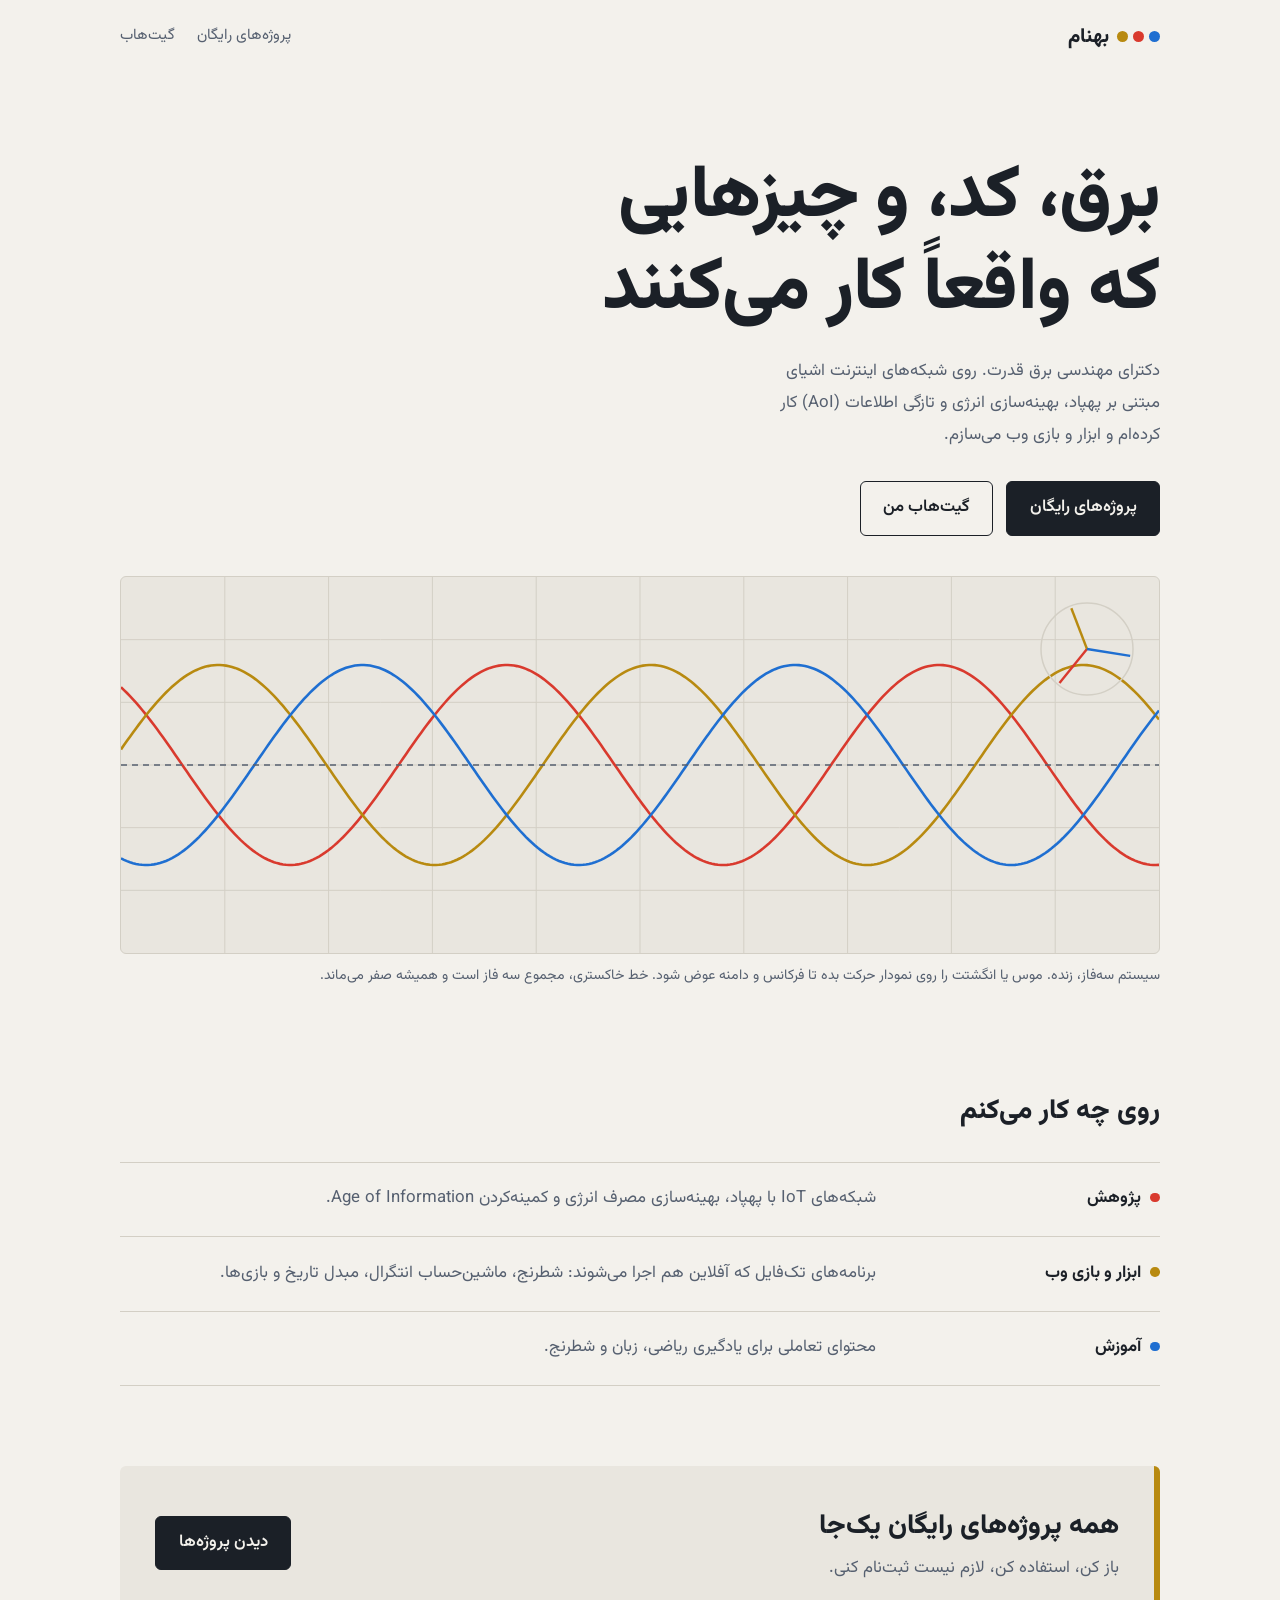
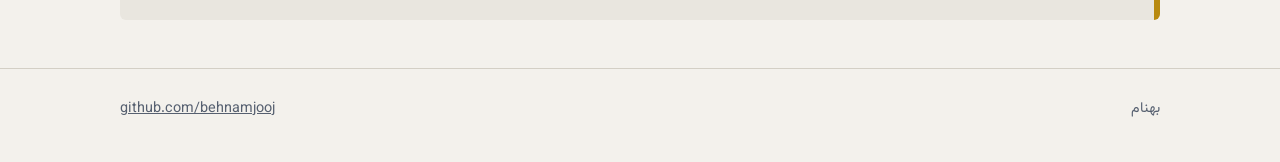
==== index.html @ 6b800112 "Add files via upload" ====
<!doctype html>
<html lang="fa" dir="rtl">
<head>
<meta charset="utf-8">
<meta name="viewport" content="width=device-width, initial-scale=1">
<title>بهنام | مهندسی برق، کد و ابزارهای رایگان</title>
<meta name="description" content="وب‌سایت شخصی بهنام: دکترای مهندسی برق قدرت، برنامه‌نویسی و پروژه‌های رایگان">
<link rel="preconnect" href="https://fonts.googleapis.com">
<link rel="preconnect" href="https://fonts.gstatic.com" crossorigin>
<link href="https://fonts.googleapis.com/css2?family=Vazirmatn:wght@400;600;800&display=swap" rel="stylesheet">
<link rel="stylesheet" href="style.css">
</head>
<body>
<header><div class="wrap">
  <a class="brand" href="./"><i></i>بهنام</a>
  <nav><a href="projects.html">پروژه‌های رایگان</a><a href="https://github.com/behnamjooj">گیت‌هاب</a></nav>
</div></header>

<main class="wrap">
  <section class="hero">
    <h1>برق، کد، و چیزهایی که واقعاً کار می‌کنند</h1>
    <p>دکترای مهندسی برق قدرت. روی شبکه‌های اینترنت اشیای مبتنی بر پهپاد، بهینه‌سازی انرژی و تازگی اطلاعات (AoI) کار کرده‌ام و ابزار و بازی وب می‌سازم.</p>
    <div class="btns">
      <a class="btn main" href="projects.html">پروژه‌های رایگان</a>
      <a class="btn" href="https://github.com/behnamjooj">گیت‌هاب من</a>
    </div>
    <figure>
      <canvas id="scope" role="img" aria-label="نمودار زنده سه‌فاز: سه موج سینوسی با اختلاف فاز ۱۲۰ درجه"></canvas>
      <figcaption>سیستم سه‌فاز، زنده. موس یا انگشتت را روی نمودار حرکت بده تا فرکانس و دامنه عوض شود. خط خاکستری، مجموع سه فاز است و همیشه صفر می‌ماند.</figcaption>
    </figure>
  </section>

  <section class="block">
    <h2>روی چه کار می‌کنم</h2>
    <dl class="rows">
      <div style="--p:var(--a)"><dt>پژوهش</dt><dd>شبکه‌های IoT با پهپاد، بهینه‌سازی مصرف انرژی و کمینه‌کردن Age of Information.</dd></div>
      <div style="--p:var(--b)"><dt>ابزار و بازی وب</dt><dd>برنامه‌های تک‌فایل که آفلاین هم اجرا می‌شوند: شطرنج، ماشین‌حساب انتگرال، مبدل تاریخ و بازی‌ها.</dd></div>
      <div style="--p:var(--c)"><dt>آموزش</dt><dd>محتوای تعاملی برای یادگیری ریاضی، زبان و شطرنج.</dd></div>
    </dl>
  </section>

  <section class="cta">
    <div><h2>همه پروژه‌های رایگان یک‌جا</h2><span style="color:var(--mute)">باز کن، استفاده کن، لازم نیست ثبت‌نام کنی.</span></div>
    <a class="btn main" href="projects.html">دیدن پروژه‌ها</a>
  </section>
</main>

<footer><div class="wrap"><span>بهنام</span><a href="https://github.com/behnamjooj">github.com/behnamjooj</a></div></footer>

<script>
(()=>{
const c=document.getElementById('scope'),x=c.getContext('2d');
const still=matchMedia('(prefers-reduced-motion:reduce)').matches;
const col=()=>{const s=getComputedStyle(document.documentElement);return[s.getPropertyValue('--a'),s.getPropertyValue('--b'),s.getPropertyValue('--c'),s.getPropertyValue('--line'),s.getPropertyValue('--mute')]};
let w,h,t=0,f=1.6,a=.7,tf=1.6,ta=.7,raf;
function size(){const d=Math.min(devicePixelRatio||1,2);w=c.clientWidth;h=c.clientHeight;c.width=w*d;c.height=h*d;x.setTransform(d,0,0,d,0,0)}
function draw(){
  const [A,B,C,L,M]=col(),P=[A,B,C],T=2*Math.PI/3;
  x.clearRect(0,0,w,h);
  x.strokeStyle=L;x.lineWidth=1;x.beginPath();
  for(let i=1;i<10;i++){const gx=w/10*i;x.moveTo(gx,0);x.lineTo(gx,h)}
  for(let i=1;i<6;i++){const gy=h/6*i;x.moveTo(0,gy);x.lineTo(w,gy)}
  x.stroke();
  const amp=h*.38*a;
  for(let k=0;k<3;k++){
    x.strokeStyle=P[k].trim();x.lineWidth=2.6;x.beginPath();
    for(let px=0;px<=w;px+=3){const y=h/2-Math.sin(px/w*Math.PI*2*f*1.5-t-k*T)*amp;px?x.lineTo(px,y):x.moveTo(px,y)}
    x.stroke();
  }
  x.strokeStyle=M.trim();x.lineWidth=1.5;x.setLineDash([6,5]);x.beginPath();x.moveTo(0,h/2);x.lineTo(w,h/2);x.stroke();x.setLineDash([]);
  // phasor
  const r=Math.min(46,h*.16),cx=w-r-26,cy=r+26;
  x.strokeStyle=L;x.lineWidth=1.5;x.beginPath();x.arc(cx,cy,r,0,7);x.stroke();
  for(let k=0;k<3;k++){const ang=-(t+k*T)*-1-k*2*T;const an=t-k*T;
    x.strokeStyle=P[k].trim();x.lineWidth=2.4;x.beginPath();x.moveTo(cx,cy);x.lineTo(cx+Math.cos(an)*r*a/.7*.95,cy-Math.sin(an)*r*a/.7*.95);x.stroke();}
}
function loop(){f+=(tf-f)*.06;a+=(ta-a)*.06;t+=.035*f;draw();raf=requestAnimationFrame(loop)}
function move(e){const r=c.getBoundingClientRect(),p=e.touches?e.touches[0]:e;
  const nx=Math.min(1,Math.max(0,(p.clientX-r.left)/r.width)),ny=Math.min(1,Math.max(0,(p.clientY-r.top)/r.height));
  tf=.8+nx*2.6;ta=.3+(1-ny)*.75;if(still)draw()}
c.addEventListener('pointermove',move);c.addEventListener('touchmove',move,{passive:true});
addEventListener('resize',()=>{size();draw()});
size();still?draw():loop();
})();
</script>
</body>
</html>
---- style.css ----
:root{--bg:#161a20;--bg2:#1d222a;--ink:#ece8df;--mute:#9aa3b0;--line:#2c333d;--a:#ff5a4d;--b:#f2c14e;--c:#4da3ff;--r:6px}
@media (prefers-color-scheme:light){:root{--bg:#f3f1ec;--bg2:#e9e6df;--ink:#1b2027;--mute:#566070;--line:#d3cfc5;--a:#d93a2e;--b:#b88a10;--c:#1f6fd1}}
*{box-sizing:border-box;margin:0}
html{scroll-behavior:smooth}
body{background:var(--bg);color:var(--ink);font:400 1.05rem/1.9 "Vazirmatn",Tahoma,system-ui,sans-serif;-webkit-font-smoothing:antialiased}
a{color:inherit}
:focus-visible{outline:2px solid var(--c);outline-offset:3px;border-radius:3px}
.wrap{max-width:1080px;margin:0 auto;padding:0 1.25rem}
header .wrap{display:flex;justify-content:space-between;align-items:center;padding-block:1.1rem}
.brand{font-weight:800;font-size:1.25rem;text-decoration:none;display:flex;gap:.5rem;align-items:center}
.brand i{width:.7rem;height:.7rem;border-radius:50%;background:var(--a);box-shadow:-1rem 0 0 var(--b),1rem 0 0 var(--c);margin-inline:1rem}
nav{display:flex;gap:1.4rem;font-size:.95rem}
nav a{text-decoration:none;color:var(--mute);padding-block:.2rem;border-bottom:2px solid transparent}
nav a:hover,nav a[aria-current]{color:var(--ink);border-color:var(--b)}
.hero{padding:clamp(2rem,7vw,5rem) 0 2rem}
h1{font-weight:800;font-size:clamp(2.2rem,6.5vw,4.6rem);line-height:1.25;max-width:14ch;letter-spacing:-.01em}
.hero p{color:var(--mute);max-width:46ch;margin-top:1.2rem}
.btns{display:flex;gap:.8rem;flex-wrap:wrap;margin-top:1.8rem}
.btn{display:inline-block;padding:.65rem 1.4rem;border-radius:var(--r);text-decoration:none;font-weight:600;border:1.5px solid var(--ink)}
.btn.main{background:var(--ink);color:var(--bg)}
.btn:hover{background:var(--b);border-color:var(--b);color:#161a20}
figure{margin-top:2.5rem}
#scope{display:block;width:100%;height:clamp(240px,42vh,400px);background:var(--bg2);border:1px solid var(--line);border-radius:var(--r);touch-action:pan-y;cursor:crosshair}
figcaption{color:var(--mute);font-size:.88rem;margin-top:.6rem}
section.block{padding:4rem 0 1rem}
h2{font-size:1.7rem;font-weight:800;margin-bottom:1.5rem}
.rows>div{display:grid;grid-template-columns:minmax(9rem,1fr) 3fr;gap:1rem 2rem;padding:1.3rem 0;border-top:1px solid var(--line)}
.rows>div:last-child{border-bottom:1px solid var(--line)}
.rows dt{font-weight:700;display:flex;gap:.6rem;align-items:baseline}
.rows dt:before{content:"";width:.6rem;height:.6rem;border-radius:50%;background:var(--p);flex:none}
.rows dd{color:var(--mute)}
.cta{margin:4rem 0 3rem;padding:2.2rem;background:var(--bg2);border-radius:var(--r);display:flex;justify-content:space-between;align-items:center;gap:1.5rem;flex-wrap:wrap;border-inline-start:6px solid var(--b)}
.cta h2{margin:0}
footer{border-top:1px solid var(--line);padding:1.6rem 0 2.5rem;color:var(--mute);font-size:.9rem}
footer .wrap{display:flex;justify-content:space-between;flex-wrap:wrap;gap:1rem}
/* projects */
.filters{display:flex;gap:.6rem;flex-wrap:wrap;margin:1.5rem 0 2rem}
.filters button{font:inherit;font-size:.92rem;background:none;color:var(--mute);border:1.5px solid var(--line);border-radius:99px;padding:.3rem 1.1rem;cursor:pointer}
.filters button[aria-pressed=true]{color:var(--ink);border-color:var(--ink)}
.item{display:grid;grid-template-columns:1fr auto;gap:.4rem 2rem;padding:1.5rem 0;border-top:1px solid var(--line);align-items:start}
.item:last-child{border-bottom:1px solid var(--line)}
.item h3{font-size:1.25rem;display:flex;gap:.6rem;align-items:center}
.item h3:before{content:"";width:.7rem;height:.7rem;border-radius:50%;background:var(--p);flex:none}
.item p{color:var(--mute);grid-column:1;max-width:60ch}
.item small{color:var(--mute);grid-column:1}
.item .btn{grid-column:2;grid-row:1/3;align-self:center;padding:.5rem 1.2rem}
.empty{color:var(--mute);padding:2rem 0}
@media (max-width:640px){.rows>div{grid-template-columns:1fr}.item{grid-template-columns:1fr}.item .btn{grid-column:1;grid-row:auto;justify-self:start;margin-top:.5rem}}
@media (prefers-reduced-motion:reduce){html{scroll-behavior:auto}}
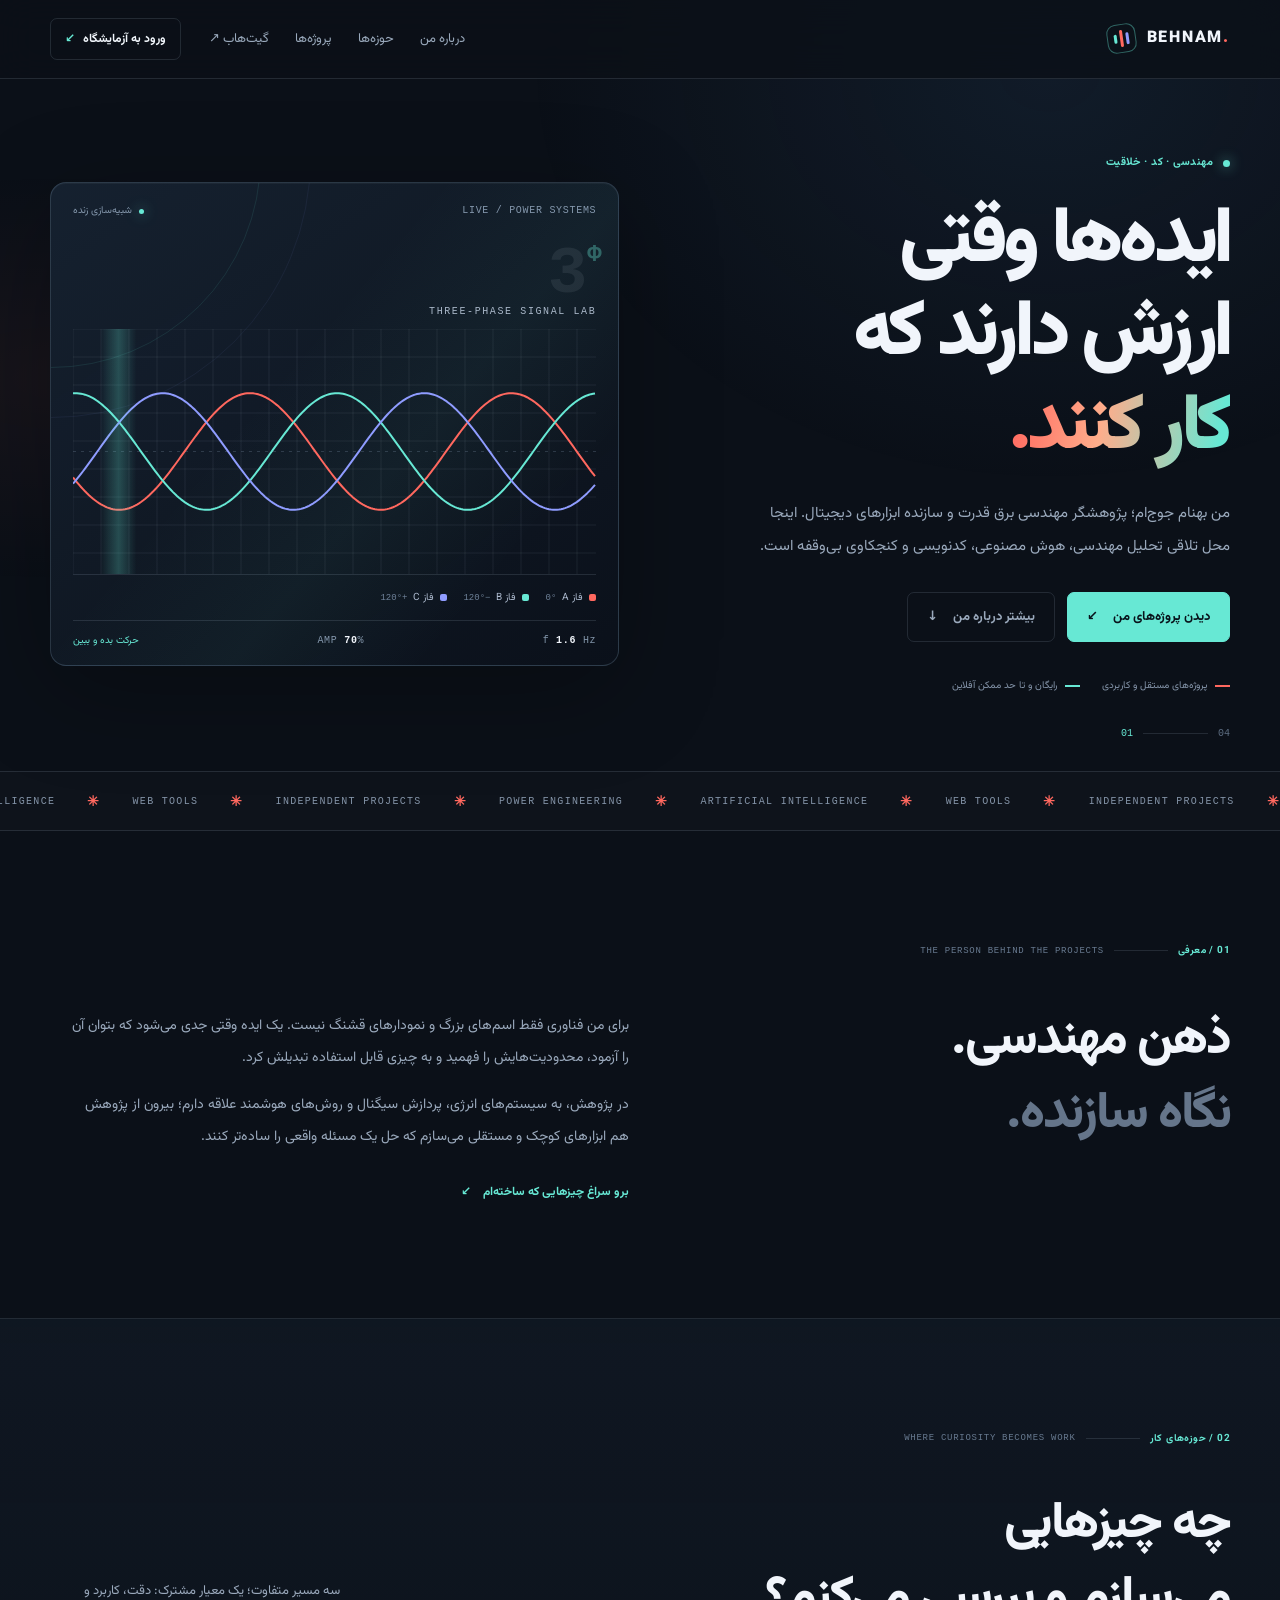
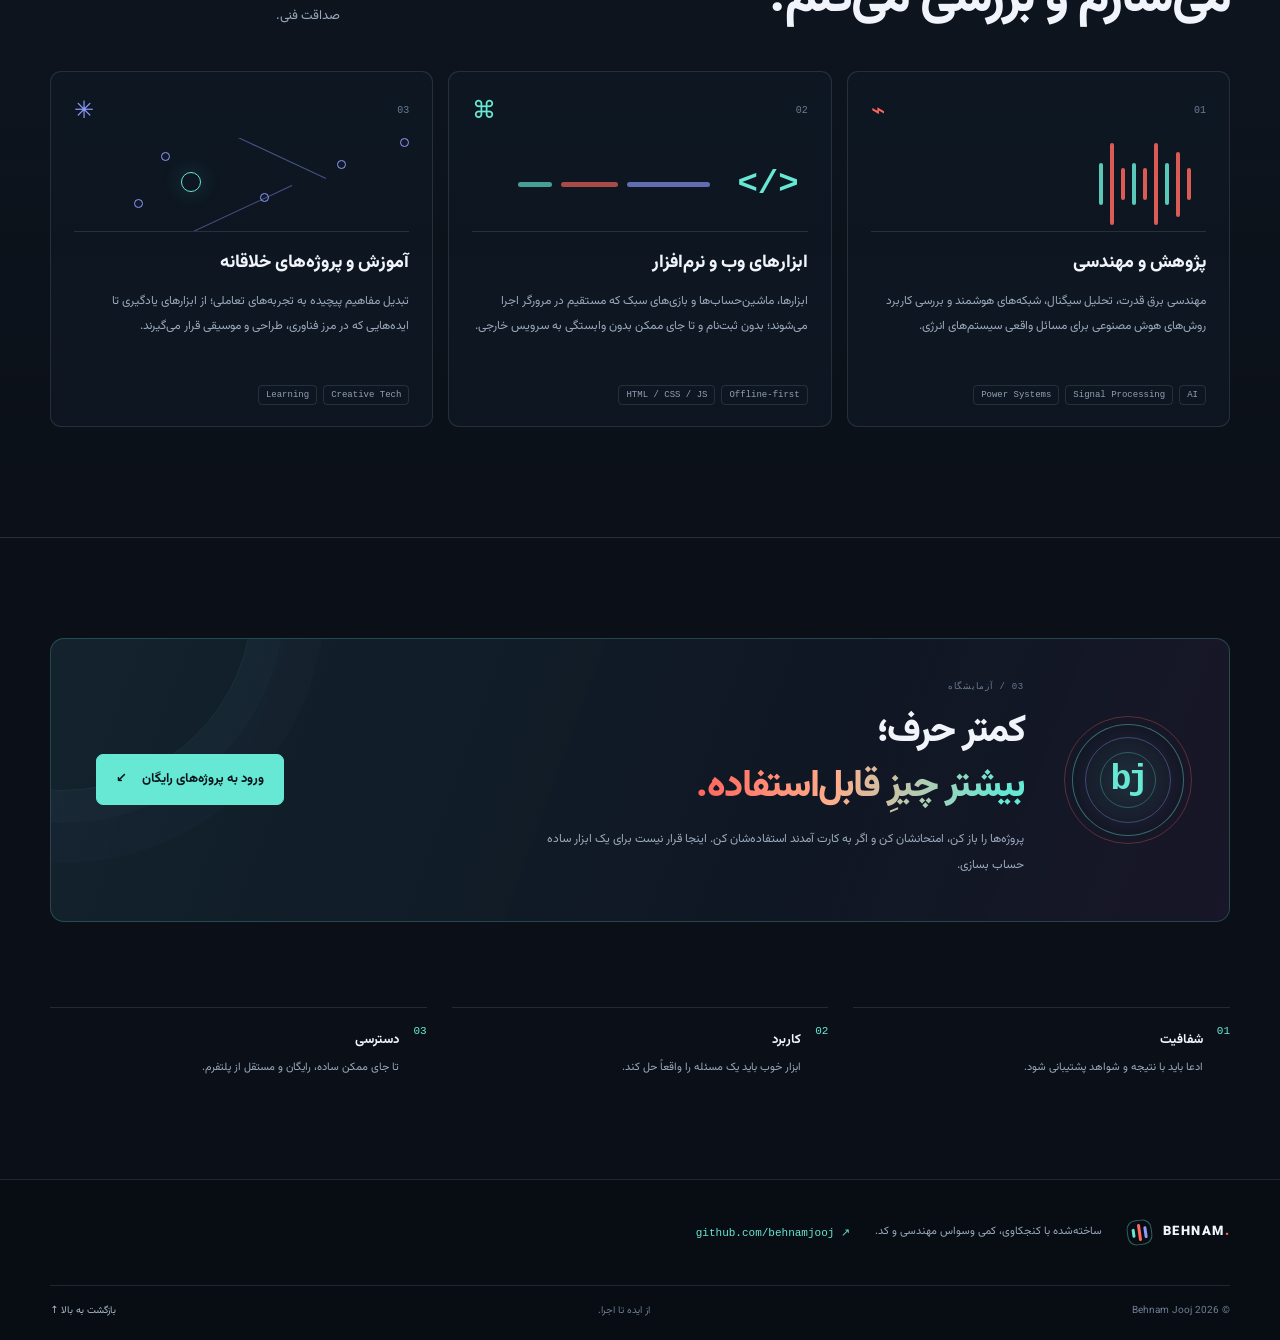
==== commit 030e5e48: "Add files via upload" ====
--- a/index.html
+++ b/index.html
@@ -3,84 +3,192 @@
 <head>
 <meta charset="utf-8">
 <meta name="viewport" content="width=device-width, initial-scale=1">
-<title>بهنام | مهندسی برق، کد و ابزارهای رایگان</title>
-<meta name="description" content="وب‌سایت شخصی بهنام: دکترای مهندسی برق قدرت، برنامه‌نویسی و پروژه‌های رایگان">
+<meta name="theme-color" content="#0b1018">
+<title>بهنام جوج | مهندسی، هوش مصنوعی و ساختن</title>
+<meta name="description" content="وب‌سایت شخصی بهنام جوج؛ پژوهش در مهندسی برق و هوش مصنوعی، ابزارهای وب رایگان، آموزش و پروژه‌های خلاقانه.">
+<meta property="og:title" content="بهنام جوج | مهندسی، هوش مصنوعی و ساختن">
+<meta property="og:description" content="از ایده تا ابزار قابل استفاده؛ پژوهش، کدنویسی و پروژه‌های مستقل.">
+<meta property="og:type" content="website">
 <link rel="preconnect" href="https://fonts.googleapis.com">
 <link rel="preconnect" href="https://fonts.gstatic.com" crossorigin>
-<link href="https://fonts.googleapis.com/css2?family=Vazirmatn:wght@400;600;800&display=swap" rel="stylesheet">
+<link href="https://fonts.googleapis.com/css2?family=Vazirmatn:wght@400;500;600;700;800;900&display=swap" rel="stylesheet">
 <link rel="stylesheet" href="style.css">
 </head>
 <body>
-<header><div class="wrap">
-  <a class="brand" href="./"><i></i>بهنام</a>
-  <nav><a href="projects.html">پروژه‌های رایگان</a><a href="https://github.com/behnamjooj">گیت‌هاب</a></nav>
-</div></header>
+<a class="skip" href="#main">رفتن به محتوای اصلی</a>
+<header class="topbar">
+  <div class="shell nav-wrap">
+    <a class="brand" href="./" aria-label="صفحه اصلی بهنام جوج">
+      <span class="brand-mark" aria-hidden="true"><i></i><i></i><i></i></span>
+      <span>BEHNAM<span class="brand-dot">.</span></span>
+    </a>
+    <nav aria-label="ناوبری اصلی">
+      <a href="#about">درباره من</a>
+      <a href="#work">حوزه‌ها</a>
+      <a href="projects.html">پروژه‌ها</a>
+      <a href="https://github.com/behnamjooj" target="_blank" rel="noopener">گیت‌هاب ↗</a>
+    </nav>
+    <a class="nav-cta" href="projects.html">ورود به آزمایشگاه <span>↙</span></a>
+  </div>
+</header>
 
-<main class="wrap">
-  <section class="hero">
-    <h1>برق، کد، و چیزهایی که واقعاً کار می‌کنند</h1>
-    <p>دکترای مهندسی برق قدرت. روی شبکه‌های اینترنت اشیای مبتنی بر پهپاد، بهینه‌سازی انرژی و تازگی اطلاعات (AoI) کار کرده‌ام و ابزار و بازی وب می‌سازم.</p>
-    <div class="btns">
-      <a class="btn main" href="projects.html">پروژه‌های رایگان</a>
-      <a class="btn" href="https://github.com/behnamjooj">گیت‌هاب من</a>
+<main id="main">
+  <section class="hero shell">
+    <div class="hero-copy">
+      <div class="eyebrow"><span class="live-dot"></span> مهندسی · کد · خلاقیت</div>
+      <h1>ایده‌ها وقتی<br>ارزش دارند که<br><span class="gradient-text">کار کنند.</span></h1>
+      <p class="hero-lead">من بهنام جوج‌ام؛ پژوهشگر مهندسی برق قدرت و سازنده ابزارهای دیجیتال. اینجا محل تلاقی تحلیل مهندسی، هوش مصنوعی، کدنویسی و کنجکاوی بی‌وقفه است.</p>
+      <div class="hero-actions">
+        <a class="button button-primary" href="projects.html">دیدن پروژه‌های من <span>↙</span></a>
+        <a class="button button-quiet" href="#about">بیشتر درباره من <span>↓</span></a>
+      </div>
+      <div class="hero-meta">
+        <span><b class="meta-line"></b> پروژه‌های مستقل و کاربردی</span>
+        <span><b class="meta-line meta-line-cyan"></b> رایگان و تا حد ممکن آفلاین</span>
+      </div>
     </div>
-    <figure>
-      <canvas id="scope" role="img" aria-label="نمودار زنده سه‌فاز: سه موج سینوسی با اختلاف فاز ۱۲۰ درجه"></canvas>
-      <figcaption>سیستم سه‌فاز، زنده. موس یا انگشتت را روی نمودار حرکت بده تا فرکانس و دامنه عوض شود. خط خاکستری، مجموع سه فاز است و همیشه صفر می‌ماند.</figcaption>
-    </figure>
+
+    <div class="hero-visual" aria-label="تصویرسازی تعاملی از موج‌های سه‌فاز">
+      <div class="visual-top"><span>LIVE / POWER SYSTEMS</span><span class="visual-status"><i></i> شبیه‌سازی زنده</span></div>
+      <div class="visual-number">3<span>Φ</span></div>
+      <div class="visual-caption">THREE-PHASE SIGNAL LAB</div>
+      <canvas id="scope" role="img" aria-label="سه موج سینوسی با اختلاف فاز ۱۲۰ درجه؛ حرکت نشانگر، دامنه و فرکانس را تغییر می‌دهد."></canvas>
+      <div class="signal-legend">
+        <span><i class="legend-a"></i> فاز A <small>0°</small></span>
+        <span><i class="legend-b"></i> فاز B <small>−120°</small></span>
+        <span><i class="legend-c"></i> فاز C <small>+120°</small></span>
+      </div>
+      <div class="visual-foot"><span>f <b id="freq">1.6</b> Hz</span><span>AMP <b id="amp">70</b>%</span><span class="foot-hint">حرکت بده و ببین</span></div>
+      <div class="visual-orbit orbit-one"></div><div class="visual-orbit orbit-two"></div>
+    </div>
+    <div class="hero-index" aria-hidden="true"><span>01</span><i></i><span>04</span></div>
   </section>
 
-  <section class="block">
-    <h2>روی چه کار می‌کنم</h2>
-    <dl class="rows">
-      <div style="--p:var(--a)"><dt>پژوهش</dt><dd>شبکه‌های IoT با پهپاد، بهینه‌سازی مصرف انرژی و کمینه‌کردن Age of Information.</dd></div>
-      <div style="--p:var(--b)"><dt>ابزار و بازی وب</dt><dd>برنامه‌های تک‌فایل که آفلاین هم اجرا می‌شوند: شطرنج، ماشین‌حساب انتگرال، مبدل تاریخ و بازی‌ها.</dd></div>
-      <div style="--p:var(--c)"><dt>آموزش</dt><dd>محتوای تعاملی برای یادگیری ریاضی، زبان و شطرنج.</dd></div>
-    </dl>
+  <section class="ticker" aria-label="زمینه‌های کاری">
+    <div class="ticker-track">
+      <span>POWER ENGINEERING</span><b>✳</b><span>ARTIFICIAL INTELLIGENCE</span><b>✳</b><span>WEB TOOLS</span><b>✳</b><span>INDEPENDENT PROJECTS</span><b>✳</b><span>POWER ENGINEERING</span><b>✳</b><span>ARTIFICIAL INTELLIGENCE</span><b>✳</b><span>WEB TOOLS</span><b>✳</b><span>INDEPENDENT PROJECTS</span><b>✳</b>
+    </div>
   </section>
 
-  <section class="cta">
-    <div><h2>همه پروژه‌های رایگان یک‌جا</h2><span style="color:var(--mute)">باز کن، استفاده کن، لازم نیست ثبت‌نام کنی.</span></div>
-    <a class="btn main" href="projects.html">دیدن پروژه‌ها</a>
+  <section class="section shell about-section" id="about">
+    <div class="section-kicker"><span>01 / معرفی</span><span class="kicker-line"></span><span>THE PERSON BEHIND THE PROJECTS</span></div>
+    <div class="about-grid">
+      <h2>ذهن مهندسی.<br><span class="muted-heading">نگاه سازنده.</span></h2>
+      <div class="about-text">
+        <p>برای من فناوری فقط اسم‌های بزرگ و نمودارهای قشنگ نیست. یک ایده وقتی جدی می‌شود که بتوان آن را آزمود، محدودیت‌هایش را فهمید و به چیزی قابل استفاده تبدیلش کرد.</p>
+        <p>در پژوهش، به سیستم‌های انرژی، پردازش سیگنال و روش‌های هوشمند علاقه دارم؛ بیرون از پژوهش هم ابزارهای کوچک و مستقلی می‌سازم که حل یک مسئله واقعی را ساده‌تر کنند.</p>
+        <a class="text-link" href="projects.html">برو سراغ چیزهایی که ساخته‌ام <span>↙</span></a>
+      </div>
+    </div>
+  </section>
+
+  <section class="section work-section" id="work">
+    <div class="shell">
+      <div class="section-kicker"><span>02 / حوزه‌های کار</span><span class="kicker-line"></span><span>WHERE CURIOSITY BECOMES WORK</span></div>
+      <div class="work-heading"><h2>چه چیزهایی<br>می‌سازم و بررسی می‌کنم؟</h2><p>سه مسیر متفاوت؛ یک معیار مشترک: دقت، کاربرد و صداقت فنی.</p></div>
+      <div class="work-grid">
+        <article class="work-card card-research">
+          <div class="card-top"><span class="card-number">01</span><span class="card-symbol">⌁</span></div>
+          <div class="mini-graphic waveform" aria-hidden="true"><span></span><span></span><span></span><span></span><span></span><span></span><span></span><span></span><span></span></div>
+          <h3>پژوهش و مهندسی</h3>
+          <p>مهندسی برق قدرت، تحلیل سیگنال، شبکه‌های هوشمند و بررسی کاربرد روش‌های هوش مصنوعی برای مسائل واقعی سیستم‌های انرژی.</p>
+          <div class="card-tags"><span>Power Systems</span><span>Signal Processing</span><span>AI</span></div>
+        </article>
+        <article class="work-card card-build">
+          <div class="card-top"><span class="card-number">02</span><span class="card-symbol">⌘</span></div>
+          <div class="mini-graphic code-graphic" aria-hidden="true"><span>&lt;/&gt;</span><i></i><i></i><i></i></div>
+          <h3>ابزارهای وب و نرم‌افزار</h3>
+          <p>ابزارها، ماشین‌حساب‌ها و بازی‌های سبک که مستقیم در مرورگر اجرا می‌شوند؛ بدون ثبت‌نام و تا جای ممکن بدون وابستگی به سرویس خارجی.</p>
+          <div class="card-tags"><span>HTML / CSS / JS</span><span>Offline-first</span></div>
+        </article>
+        <article class="work-card card-create">
+          <div class="card-top"><span class="card-number">03</span><span class="card-symbol">✳</span></div>
+          <div class="mini-graphic nodes-graphic" aria-hidden="true"><i></i><i></i><i></i><i></i><i></i><b></b></div>
+          <h3>آموزش و پروژه‌های خلاقانه</h3>
+          <p>تبدیل مفاهیم پیچیده به تجربه‌های تعاملی؛ از ابزارهای یادگیری تا ایده‌هایی که در مرز فناوری، طراحی و موسیقی قرار می‌گیرند.</p>
+          <div class="card-tags"><span>Learning</span><span>Creative Tech</span></div>
+        </article>
+      </div>
+    </div>
+  </section>
+
+  <section class="section projects-callout shell">
+    <div class="callout-orb" aria-hidden="true"><span>bj</span><i></i><i></i><i></i></div>
+    <div class="callout-copy"><div class="section-kicker"><span>03 / آزمایشگاه</span></div><h2>کمتر حرف؛<br><span class="gradient-text">بیشتر چیزِ قابل‌استفاده.</span></h2><p>پروژه‌ها را باز کن، امتحانشان کن و اگر به کارت آمدند استفاده‌شان کن. اینجا قرار نیست برای یک ابزار ساده حساب بسازی.</p></div>
+    <a class="button button-primary" href="projects.html">ورود به پروژه‌های رایگان <span>↙</span></a>
+  </section>
+
+  <section class="shell principles">
+    <div class="principle"><span>01</span><div><b>شفافیت</b><p>ادعا باید با نتیجه و شواهد پشتیبانی شود.</p></div></div>
+    <div class="principle"><span>02</span><div><b>کاربرد</b><p>ابزار خوب باید یک مسئله را واقعاً حل کند.</p></div></div>
+    <div class="principle"><span>03</span><div><b>دسترسی</b><p>تا جای ممکن ساده، رایگان و مستقل از پلتفرم.</p></div></div>
   </section>
 </main>
 
-<footer><div class="wrap"><span>بهنام</span><a href="https://github.com/behnamjooj">github.com/behnamjooj</a></div></footer>
+<footer class="footer">
+  <div class="shell footer-main">
+    <a class="brand footer-brand" href="./"><span class="brand-mark" aria-hidden="true"><i></i><i></i><i></i></span><span>BEHNAM<span class="brand-dot">.</span></span></a>
+    <p>ساخته‌شده با کنجکاوی، کمی وسواس مهندسی و کد.</p>
+    <a class="footer-link" href="https://github.com/behnamjooj" target="_blank" rel="noopener">github.com/behnamjooj ↗</a>
+  </div>
+  <div class="shell footer-bottom"><span>© <span id="year"></span> Behnam Jooj</span><span>از ایده تا اجرا.</span><a href="#main">بازگشت به بالا ↑</a></div>
+</footer>
 
 <script>
-(()=>{
-const c=document.getElementById('scope'),x=c.getContext('2d');
-const still=matchMedia('(prefers-reduced-motion:reduce)').matches;
-const col=()=>{const s=getComputedStyle(document.documentElement);return[s.getPropertyValue('--a'),s.getPropertyValue('--b'),s.getPropertyValue('--c'),s.getPropertyValue('--line'),s.getPropertyValue('--mute')]};
-let w,h,t=0,f=1.6,a=.7,tf=1.6,ta=.7,raf;
-function size(){const d=Math.min(devicePixelRatio||1,2);w=c.clientWidth;h=c.clientHeight;c.width=w*d;c.height=h*d;x.setTransform(d,0,0,d,0,0)}
-function draw(){
-  const [A,B,C,L,M]=col(),P=[A,B,C],T=2*Math.PI/3;
-  x.clearRect(0,0,w,h);
-  x.strokeStyle=L;x.lineWidth=1;x.beginPath();
-  for(let i=1;i<10;i++){const gx=w/10*i;x.moveTo(gx,0);x.lineTo(gx,h)}
-  for(let i=1;i<6;i++){const gy=h/6*i;x.moveTo(0,gy);x.lineTo(w,gy)}
-  x.stroke();
-  const amp=h*.38*a;
-  for(let k=0;k<3;k++){
-    x.strokeStyle=P[k].trim();x.lineWidth=2.6;x.beginPath();
-    for(let px=0;px<=w;px+=3){const y=h/2-Math.sin(px/w*Math.PI*2*f*1.5-t-k*T)*amp;px?x.lineTo(px,y):x.moveTo(px,y)}
-    x.stroke();
+(() => {
+  const canvas = document.getElementById('scope');
+  const ctx = canvas.getContext('2d');
+  const reduced = matchMedia('(prefers-reduced-motion: reduce)').matches;
+  const colors = ['#ff685f', '#67e8d4', '#8f9cff'];
+  let w = 0, h = 0, phase = 0, freq = 1.6, targetFreq = 1.6, amp = .70, targetAmp = .70, raf = 0;
+  function resize() {
+    const dpr = Math.min(window.devicePixelRatio || 1, 2);
+    w = canvas.clientWidth; h = canvas.clientHeight;
+    canvas.width = Math.max(1, Math.floor(w*dpr)); canvas.height = Math.max(1, Math.floor(h*dpr));
+    ctx.setTransform(dpr,0,0,dpr,0,0); draw();
   }
-  x.strokeStyle=M.trim();x.lineWidth=1.5;x.setLineDash([6,5]);x.beginPath();x.moveTo(0,h/2);x.lineTo(w,h/2);x.stroke();x.setLineDash([]);
-  // phasor
-  const r=Math.min(46,h*.16),cx=w-r-26,cy=r+26;
-  x.strokeStyle=L;x.lineWidth=1.5;x.beginPath();x.arc(cx,cy,r,0,7);x.stroke();
-  for(let k=0;k<3;k++){const ang=-(t+k*T)*-1-k*2*T;const an=t-k*T;
-    x.strokeStyle=P[k].trim();x.lineWidth=2.4;x.beginPath();x.moveTo(cx,cy);x.lineTo(cx+Math.cos(an)*r*a/.7*.95,cy-Math.sin(an)*r*a/.7*.95);x.stroke();}
-}
-function loop(){f+=(tf-f)*.06;a+=(ta-a)*.06;t+=.035*f;draw();raf=requestAnimationFrame(loop)}
-function move(e){const r=c.getBoundingClientRect(),p=e.touches?e.touches[0]:e;
-  const nx=Math.min(1,Math.max(0,(p.clientX-r.left)/r.width)),ny=Math.min(1,Math.max(0,(p.clientY-r.top)/r.height));
-  tf=.8+nx*2.6;ta=.3+(1-ny)*.75;if(still)draw()}
-c.addEventListener('pointermove',move);c.addEventListener('touchmove',move,{passive:true});
-addEventListener('resize',()=>{size();draw()});
-size();still?draw():loop();
+  function draw() {
+    if (!w || !h) return;
+    ctx.clearRect(0,0,w,h);
+    ctx.strokeStyle = 'rgba(157,177,203,.10)'; ctx.lineWidth = 1;
+    ctx.beginPath();
+    for(let x=0;x<w;x+=28){ctx.moveTo(x,0);ctx.lineTo(x,h)}
+    for(let y=0;y<h;y+=28){ctx.moveTo(0,y);ctx.lineTo(w,y)}
+    ctx.stroke();
+    ctx.strokeStyle = 'rgba(157,177,203,.22)'; ctx.setLineDash([3,5]); ctx.beginPath();ctx.moveTo(0,h/2);ctx.lineTo(w,h/2);ctx.stroke();ctx.setLineDash([]);
+    const shifts = [0, 2*Math.PI/3, 4*Math.PI/3];
+    shifts.forEach((shift,i)=>{
+      ctx.beginPath(); ctx.strokeStyle=colors[i]; ctx.lineWidth=2; ctx.lineJoin='round';
+      for(let x=0;x<=w;x+=2){
+        const y = h/2 - Math.sin((x/w)*Math.PI*2*freq*1.25 - phase - shift) * h*.34*amp;
+        if(x===0)ctx.moveTo(x,y);else ctx.lineTo(x,y);
+      }
+      ctx.stroke();
+    });
+    // subtle moving scan marker
+    const sx = ((phase*17) % Math.max(w,1));
+    const grad = ctx.createLinearGradient(sx-18,0,sx+18,0);
+    grad.addColorStop(0,'rgba(103,232,212,0)');grad.addColorStop(.5,'rgba(103,232,212,.25)');grad.addColorStop(1,'rgba(103,232,212,0)');
+    ctx.fillStyle=grad;ctx.fillRect(sx-18,0,36,h);
+  }
+  function loop(){
+    freq += (targetFreq-freq)*.07; amp += (targetAmp-amp)*.07; phase += .025*freq;
+    draw();
+    document.getElementById('freq').textContent=freq.toFixed(1);
+    document.getElementById('amp').textContent=Math.round(amp*100);
+    raf=requestAnimationFrame(loop);
+  }
+  function pointer(e){
+    const r=canvas.getBoundingClientRect(), x=Math.max(0,Math.min(1,(e.clientX-r.left)/r.width)), y=Math.max(0,Math.min(1,(e.clientY-r.top)/r.height));
+    targetFreq=.7+x*2.8; targetAmp=.25+(1-y)*.72;
+    if(reduced){freq=targetFreq;amp=targetAmp;draw();document.getElementById('freq').textContent=freq.toFixed(1);document.getElementById('amp').textContent=Math.round(amp*100);}
+  }
+  canvas.addEventListener('pointermove',pointer);
+  canvas.addEventListener('pointerdown',pointer);
+  window.addEventListener('resize',resize);
+  document.getElementById('year').textContent = new Date().getFullYear();
+  resize();
+  if(!reduced) loop();
 })();
 </script>
 </body>
--- a/style.css
+++ b/style.css
@@ -1,49 +1,168 @@
-:root{--bg:#161a20;--bg2:#1d222a;--ink:#ece8df;--mute:#9aa3b0;--line:#2c333d;--a:#ff5a4d;--b:#f2c14e;--c:#4da3ff;--r:6px}
-@media (prefers-color-scheme:light){:root{--bg:#f3f1ec;--bg2:#e9e6df;--ink:#1b2027;--mute:#566070;--line:#d3cfc5;--a:#d93a2e;--b:#b88a10;--c:#1f6fd1}}
-*{box-sizing:border-box;margin:0}
-html{scroll-behavior:smooth}
-body{background:var(--bg);color:var(--ink);font:400 1.05rem/1.9 "Vazirmatn",Tahoma,system-ui,sans-serif;-webkit-font-smoothing:antialiased}
-a{color:inherit}
-:focus-visible{outline:2px solid var(--c);outline-offset:3px;border-radius:3px}
-.wrap{max-width:1080px;margin:0 auto;padding:0 1.25rem}
-header .wrap{display:flex;justify-content:space-between;align-items:center;padding-block:1.1rem}
-.brand{font-weight:800;font-size:1.25rem;text-decoration:none;display:flex;gap:.5rem;align-items:center}
-.brand i{width:.7rem;height:.7rem;border-radius:50%;background:var(--a);box-shadow:-1rem 0 0 var(--b),1rem 0 0 var(--c);margin-inline:1rem}
-nav{display:flex;gap:1.4rem;font-size:.95rem}
-nav a{text-decoration:none;color:var(--mute);padding-block:.2rem;border-bottom:2px solid transparent}
-nav a:hover,nav a[aria-current]{color:var(--ink);border-color:var(--b)}
-.hero{padding:clamp(2rem,7vw,5rem) 0 2rem}
-h1{font-weight:800;font-size:clamp(2.2rem,6.5vw,4.6rem);line-height:1.25;max-width:14ch;letter-spacing:-.01em}
-.hero p{color:var(--mute);max-width:46ch;margin-top:1.2rem}
-.btns{display:flex;gap:.8rem;flex-wrap:wrap;margin-top:1.8rem}
-.btn{display:inline-block;padding:.65rem 1.4rem;border-radius:var(--r);text-decoration:none;font-weight:600;border:1.5px solid var(--ink)}
-.btn.main{background:var(--ink);color:var(--bg)}
-.btn:hover{background:var(--b);border-color:var(--b);color:#161a20}
-figure{margin-top:2.5rem}
-#scope{display:block;width:100%;height:clamp(240px,42vh,400px);background:var(--bg2);border:1px solid var(--line);border-radius:var(--r);touch-action:pan-y;cursor:crosshair}
-figcaption{color:var(--mute);font-size:.88rem;margin-top:.6rem}
-section.block{padding:4rem 0 1rem}
-h2{font-size:1.7rem;font-weight:800;margin-bottom:1.5rem}
-.rows>div{display:grid;grid-template-columns:minmax(9rem,1fr) 3fr;gap:1rem 2rem;padding:1.3rem 0;border-top:1px solid var(--line)}
-.rows>div:last-child{border-bottom:1px solid var(--line)}
-.rows dt{font-weight:700;display:flex;gap:.6rem;align-items:baseline}
-.rows dt:before{content:"";width:.6rem;height:.6rem;border-radius:50%;background:var(--p);flex:none}
-.rows dd{color:var(--mute)}
-.cta{margin:4rem 0 3rem;padding:2.2rem;background:var(--bg2);border-radius:var(--r);display:flex;justify-content:space-between;align-items:center;gap:1.5rem;flex-wrap:wrap;border-inline-start:6px solid var(--b)}
-.cta h2{margin:0}
-footer{border-top:1px solid var(--line);padding:1.6rem 0 2.5rem;color:var(--mute);font-size:.9rem}
-footer .wrap{display:flex;justify-content:space-between;flex-wrap:wrap;gap:1rem}
-/* projects */
-.filters{display:flex;gap:.6rem;flex-wrap:wrap;margin:1.5rem 0 2rem}
-.filters button{font:inherit;font-size:.92rem;background:none;color:var(--mute);border:1.5px solid var(--line);border-radius:99px;padding:.3rem 1.1rem;cursor:pointer}
-.filters button[aria-pressed=true]{color:var(--ink);border-color:var(--ink)}
-.item{display:grid;grid-template-columns:1fr auto;gap:.4rem 2rem;padding:1.5rem 0;border-top:1px solid var(--line);align-items:start}
-.item:last-child{border-bottom:1px solid var(--line)}
-.item h3{font-size:1.25rem;display:flex;gap:.6rem;align-items:center}
-.item h3:before{content:"";width:.7rem;height:.7rem;border-radius:50%;background:var(--p);flex:none}
-.item p{color:var(--mute);grid-column:1;max-width:60ch}
-.item small{color:var(--mute);grid-column:1}
-.item .btn{grid-column:2;grid-row:1/3;align-self:center;padding:.5rem 1.2rem}
-.empty{color:var(--mute);padding:2rem 0}
-@media (max-width:640px){.rows>div{grid-template-columns:1fr}.item{grid-template-columns:1fr}.item .btn{grid-column:1;grid-row:auto;justify-self:start;margin-top:.5rem}}
-@media (prefers-reduced-motion:reduce){html{scroll-behavior:auto}}
+@charset "UTF-8";
+:root{
+  color-scheme:dark;
+  --bg:#0b1018;--panel:#111925;--panel2:#141f2d;--ink:#f1f5fb;--muted:#9aa9bc;
+  --line:rgba(180,201,225,.14);--red:#ff685f;--cyan:#67e8d4;--violet:#8f9cff;
+  --font:"Vazirmatn",Tahoma,system-ui,sans-serif;--max:1180px;
+}
+*{box-sizing:border-box}
+html{scroll-behavior:smooth;scroll-padding-top:88px}
+body{margin:0;background:var(--bg);color:var(--ink);font:400 16px/1.9 var(--font);overflow-x:hidden;-webkit-font-smoothing:antialiased}
+body:before{content:"";position:fixed;inset:0;z-index:-2;pointer-events:none;background:radial-gradient(ellipse at 82% 8%,rgba(56,100,147,.14),transparent 35%),radial-gradient(ellipse at 5% 42%,rgba(255,104,95,.055),transparent 28%)}
+a{color:inherit;text-decoration:none}
+button,a{-webkit-tap-highlight-color:transparent}
+a:focus-visible,button:focus-visible{outline:2px solid var(--cyan);outline-offset:4px;border-radius:5px}
+::selection{background:var(--cyan);color:#071018}
+.shell{width:min(calc(100% - 48px),var(--max));margin-inline:auto}
+.skip{position:absolute;top:-80px;right:16px;background:var(--cyan);color:#071018;padding:8px 14px;z-index:100}
+.skip:focus{top:12px}
+.topbar{position:sticky;top:0;z-index:20;background:rgba(11,16,24,.82);border-bottom:1px solid var(--line);backdrop-filter:blur(18px)}
+.nav-wrap{min-height:78px;display:flex;align-items:center;gap:28px}
+.brand{display:inline-flex;align-items:center;gap:11px;font-size:16px;font-weight:900;letter-spacing:.11em;direction:ltr;white-space:nowrap}
+.brand-dot{color:var(--red)}
+.brand-mark{width:29px;height:29px;display:flex;align-items:center;justify-content:center;gap:3px;border:1px solid rgba(103,232,212,.4);border-radius:9px;transform:rotate(-8deg)}
+.brand-mark i{display:block;width:3px;border-radius:3px;background:var(--cyan)}
+.brand-mark i:nth-child(1){height:9px}.brand-mark i:nth-child(2){height:17px;background:var(--red)}.brand-mark i:nth-child(3){height:12px;background:var(--violet)}
+nav{display:flex;align-items:center;gap:26px;margin-inline-start:auto;font-size:13px;color:var(--muted)}
+nav a{transition:color .2s}nav a:hover{color:var(--cyan)}
+.nav-cta{font-size:12px;font-weight:700;padding:9px 14px;border:1px solid var(--line);border-radius:7px;white-space:nowrap}
+.nav-cta span{color:var(--cyan);margin-inline-start:5px}
+.hero{min-height:650px;padding-block:74px 76px;display:grid;grid-template-columns:1fr 1.03fr;gap:58px;align-items:center;position:relative}
+.hero-copy{position:relative;z-index:2}
+.eyebrow,.section-kicker{display:flex;align-items:center;gap:10px;color:var(--cyan);font-size:11px;font-weight:700;letter-spacing:.04em}
+.live-dot,.visual-status i{width:7px;height:7px;border-radius:50%;background:var(--cyan);box-shadow:0 0 13px rgba(103,232,212,.7)}
+.hero h1{font-size:clamp(46px,6.1vw,78px);line-height:1.2;letter-spacing:-.055em;margin:22px 0 20px;font-weight:900}
+.gradient-text{background:linear-gradient(100deg,var(--red) 4%,#ffad8b 42%,var(--cyan) 92%);-webkit-background-clip:text;background-clip:text;color:transparent}
+.hero-lead{max-width:490px;color:var(--muted);font-size:15px;line-height:2.2;margin:0}
+.hero-actions{display:flex;gap:12px;align-items:center;flex-wrap:wrap;margin-top:29px}
+.button{display:inline-flex;align-items:center;justify-content:center;gap:15px;padding:12px 19px;border-radius:7px;font-size:13px;font-weight:700;transition:transform .2s,background .2s,border-color .2s}
+.button:hover{transform:translateY(-2px)}
+.button-primary{background:var(--cyan);color:#08131b;border:1px solid var(--cyan)}
+.button-primary:hover{background:#a0f7e9}
+.button-quiet{border:1px solid var(--line);color:var(--muted)}
+.button-quiet:hover{border-color:rgba(103,232,212,.6);color:var(--ink)}
+.hero-meta{display:flex;gap:22px;flex-wrap:wrap;margin-top:34px;color:#8595aa;font-size:10px}
+.hero-meta span{display:flex;align-items:center;gap:8px}
+.meta-line{display:inline-block;width:15px;height:2px;background:var(--red)}.meta-line-cyan{background:var(--cyan)}
+.hero-visual{position:relative;min-width:0;isolation:isolate;overflow:hidden;padding:21px 22px 17px;border:1px solid rgba(147,180,211,.22);border-radius:16px;background:linear-gradient(145deg,rgba(22,34,49,.97),rgba(11,17,26,.96));box-shadow:0 24px 100px rgba(0,0,0,.28),inset 0 1px rgba(255,255,255,.04)}
+.hero-visual:before{content:"";position:absolute;inset:0;z-index:-1;background:linear-gradient(130deg,transparent 40%,rgba(103,232,212,.045),transparent 80%)}
+.visual-top,.visual-foot{display:flex;align-items:center;justify-content:space-between;gap:10px;color:#8497ac;font:10px/1.4 ui-monospace,SFMono-Regular,Menlo,monospace;letter-spacing:.07em}
+.visual-status{display:flex;align-items:center;gap:7px;letter-spacing:0;font-family:var(--font);font-size:10px}
+.visual-status i{width:5px;height:5px}
+.visual-number{font:800 66px/.95 ui-monospace,SFMono-Regular,Menlo,monospace;color:rgba(235,245,255,.08);margin-top:26px;letter-spacing:-.08em}
+.visual-number span{font-size:24px;color:rgba(103,232,212,.35);vertical-align:top;margin-left:5px}
+.visual-caption{font:10px/1.4 ui-monospace,SFMono-Regular,Menlo,monospace;letter-spacing:.16em;color:#a9b7c8;margin-top:-2px}
+#scope{display:block;width:100%;height:245px;margin-top:10px;touch-action:pan-y;cursor:crosshair}
+.signal-legend{display:flex;gap:16px;flex-wrap:wrap;padding:13px 0;border-top:1px solid var(--line);border-bottom:1px solid var(--line);font-size:10px;color:#aebbd0}
+.signal-legend span{display:flex;align-items:center;gap:6px}.signal-legend i{display:inline-block;width:7px;height:7px;border-radius:2px}.signal-legend small{color:#6e8198;font:9px ui-monospace,monospace}
+.legend-a{background:var(--red)}.legend-b{background:var(--cyan)}.legend-c{background:var(--violet)}
+.visual-foot{padding-top:13px}.visual-foot b{color:var(--ink);font-weight:600}.foot-hint{color:var(--cyan);font-family:var(--font);letter-spacing:0}
+.visual-orbit{position:absolute;border:1px solid rgba(103,232,212,.10);border-radius:50%;pointer-events:none;z-index:-1}
+.orbit-one{width:420px;height:420px;top:-235px;left:-210px}.orbit-two{width:520px;height:520px;top:-285px;left:-260px;border-color:rgba(143,156,255,.07)}
+.hero-index{position:absolute;bottom:32px;right:0;display:flex;align-items:center;gap:10px;color:#5e6e82;font:10px ui-monospace,monospace;direction:ltr}
+.hero-index span:first-child{color:var(--cyan)}.hero-index i{width:65px;height:1px;background:var(--line)}
+.ticker{overflow:hidden;border-block:1px solid var(--line);background:rgba(255,255,255,.015)}
+.ticker-track{width:max-content;min-height:58px;display:flex;align-items:center;gap:32px;animation:marquee 38s linear infinite;color:#8494a8;font:10px ui-monospace,SFMono-Regular,Menlo,monospace;letter-spacing:.13em;direction:ltr}
+.ticker-track b{font-size:14px;color:var(--red)}
+@keyframes marquee{to{transform:translateX(50%)}}
+.section{padding-block:110px}
+.section-kicker{font-size:10px;letter-spacing:.04em;white-space:nowrap}
+.section-kicker>span:first-child{color:var(--cyan);white-space:nowrap}
+.section-kicker>span:last-child{color:#687a90;font:9px ui-monospace,monospace;letter-spacing:.08em}
+.kicker-line{height:1px;width:54px;background:var(--line);display:inline-block}
+.about-grid{display:grid;grid-template-columns:.9fr 1fr;gap:80px;margin-top:44px;align-items:start}
+.about-grid h2,.work-heading h2,.callout-copy h2{font-size:clamp(34px,4vw,51px);line-height:1.45;letter-spacing:-.04em;margin:0;font-weight:800}
+.muted-heading{color:#65758a}
+.about-text{padding-top:7px;max-width:560px}
+.about-text p{margin:0 0 16px;color:var(--muted);font-size:14px;line-height:2.25}
+.text-link{display:inline-flex;gap:12px;align-items:center;margin-top:12px;color:var(--cyan);font-size:12px;font-weight:700}
+.text-link span{transition:transform .2s}.text-link:hover span{transform:translate(-3px,3px)}
+.work-section{background:linear-gradient(180deg,rgba(19,29,42,.55),rgba(12,17,25,.35));border-block:1px solid var(--line)}
+.work-heading{display:flex;align-items:end;justify-content:space-between;gap:30px;margin:40px 0 35px}
+.work-heading p{max-width:290px;color:var(--muted);font-size:13px;margin:0 0 7px}
+.work-grid{display:grid;grid-template-columns:repeat(3,minmax(0,1fr));gap:15px}
+.work-card{min-height:355px;padding:24px 23px 21px;position:relative;overflow:hidden;background:rgba(16,25,37,.72);border:1px solid var(--line);border-radius:11px;transition:transform .25s,border-color .25s}
+.work-card:hover{transform:translateY(-5px);border-color:rgba(103,232,212,.36)}
+.card-top{display:flex;align-items:center;justify-content:space-between;color:#687b92;font:10px ui-monospace,monospace}
+.card-symbol{font-size:24px;color:var(--cyan)}
+.card-research .card-symbol{color:var(--red)}.card-create .card-symbol{color:var(--violet)}
+.mini-graphic{height:94px;margin:13px 0 14px;position:relative;overflow:hidden;border-bottom:1px solid var(--line)}
+.waveform{display:flex;align-items:center;gap:7px;padding-inline:15px}
+.waveform span{height:var(--h,35%);width:4px;border-radius:4px;background:var(--red);opacity:.85;animation:equalize 1.5s ease-in-out infinite alternate}
+.waveform span:nth-child(3n){background:var(--cyan)}.waveform span:nth-child(2n){--h:70%;animation-delay:-.6s}.waveform span:nth-child(3n){--h:45%;animation-delay:-1s}.waveform span:nth-child(4n){--h:88%;animation-delay:-.3s}
+@keyframes equalize{from{transform:scaleY(.55);opacity:.45}to{transform:scaleY(1);opacity:1}}
+.code-graphic{display:flex;align-items:center;gap:9px;color:var(--cyan);font:700 34px ui-monospace,monospace}
+.code-graphic span{margin-inline:9px 18px;color:var(--cyan);font-size:34px}
+.code-graphic i{height:5px;border-radius:3px;background:var(--violet);width:25%;opacity:.65}.code-graphic i:nth-of-type(2){width:17%;background:var(--red)}.code-graphic i:nth-of-type(3){width:10%;background:var(--cyan)}
+.nodes-graphic i{position:absolute;width:9px;height:9px;border:1px solid var(--violet);border-radius:50%;background:var(--panel)}
+.nodes-graphic i:nth-child(1){top:22px;right:19%}.nodes-graphic i:nth-child(2){top:55px;right:42%}.nodes-graphic i:nth-child(3){top:14px;left:26%}.nodes-graphic i:nth-child(4){top:61px;left:18%}
+.nodes-graphic:before,.nodes-graphic:after{content:"";position:absolute;height:1px;background:rgba(143,156,255,.45);transform-origin:right center}
+.nodes-graphic:before{width:120px;top:40px;right:25%;transform:rotate(25deg)}.nodes-graphic:after{width:130px;top:47px;right:35%;transform:rotate(-25deg)}
+.nodes-graphic b{position:absolute;width:20px;height:20px;border:1px solid var(--cyan);border-radius:50%;top:34px;right:62%;box-shadow:0 0 22px rgba(103,232,212,.2)}
+.work-card h3{font-size:18px;margin:0 0 9px;font-weight:800}
+.work-card p{color:var(--muted);font-size:12px;line-height:2.1;margin:0;min-height:78px}
+.card-tags{display:flex;gap:6px;flex-wrap:wrap;margin-top:18px;direction:ltr;justify-content:flex-end}
+.card-tags span{font:9px ui-monospace,monospace;padding:4px 7px;border:1px solid var(--line);border-radius:4px;color:#90a1b6}
+.projects-callout{margin-block:100px 70px;padding:42px 45px;display:grid;grid-template-columns:130px 1fr auto;gap:30px;align-items:center;position:relative;overflow:hidden;border:1px solid rgba(103,232,212,.22);border-radius:14px;background:linear-gradient(110deg,rgba(20,37,48,.9),rgba(16,24,36,.96) 62%,rgba(26,24,43,.88))}
+.projects-callout:after{content:"";position:absolute;width:380px;height:380px;left:-180px;top:-230px;border:1px solid rgba(103,232,212,.09);border-radius:50%;box-shadow:0 0 0 32px rgba(103,232,212,.02),0 0 0 72px rgba(143,156,255,.02);pointer-events:none}
+.callout-orb{width:112px;height:112px;border:1px solid rgba(103,232,212,.4);border-radius:50%;display:grid;place-items:center;position:relative;background:radial-gradient(circle,rgba(103,232,212,.12),transparent 70%)}
+.callout-orb span{font:800 35px ui-monospace,monospace;letter-spacing:-.1em;color:var(--cyan);z-index:1}
+.callout-orb i{position:absolute;inset:12px;border:1px solid rgba(143,156,255,.35);border-radius:50%}.callout-orb i:nth-of-type(2){inset:-9px;border-color:rgba(255,104,95,.3)}.callout-orb i:nth-of-type(3){inset:27px;border-color:rgba(103,232,212,.3)}
+.callout-copy .section-kicker{margin-bottom:12px}.callout-copy h2{font-size:clamp(27px,3vw,38px)}.callout-copy p{color:var(--muted);font-size:12px;max-width:490px;margin:12px 0 0;line-height:2.2}
+.projects-callout>.button{position:relative;z-index:2;white-space:nowrap}
+.principles{display:grid;grid-template-columns:repeat(3,1fr);gap:25px;padding-block:15px 100px}
+.principle{display:flex;gap:14px;padding-top:17px;border-top:1px solid var(--line)}
+.principle>span{font:11px ui-monospace,monospace;color:var(--cyan)}
+.principle b{font-size:13px}.principle p{font-size:11px;color:var(--muted);margin:3px 0 0}
+.footer{border-top:1px solid var(--line);background:rgba(5,9,14,.45)}
+.footer-main{min-height:105px;display:flex;align-items:center;gap:25px;flex-wrap:wrap}
+.footer-brand{font-size:13px}.footer-brand .brand-mark{width:25px;height:25px}
+.footer-main p{margin:0;color:var(--muted);font-size:11px}
+.footer-link{margin-inline-start:auto;color:var(--cyan);font:11px ui-monospace,monospace;direction:ltr}
+.footer-bottom{display:flex;gap:22px;align-items:center;justify-content:space-between;padding-block:15px 22px;border-top:1px solid var(--line);font-size:10px;color:#6e7f94}
+.footer-bottom a{color:#aab8c9}
+@media(max-width:900px){
+  .shell{width:min(calc(100% - 36px),var(--max))}
+  .nav-wrap{gap:16px}.nav-wrap nav{gap:16px}.nav-cta{display:none}
+  .hero{gap:28px;min-height:590px;padding-block:60px}
+  .hero h1{font-size:clamp(44px,6vw,64px)}#scope{height:210px}
+  .about-grid{gap:45px}.work-card{padding:20px 17px}.work-card p{min-height:105px}
+  .projects-callout{grid-template-columns:95px 1fr;gap:22px;padding:30px}
+  .callout-orb{width:88px;height:88px}.projects-callout>.button{grid-column:2;justify-self:start}
+}
+@media(max-width:650px){
+  .shell{width:calc(100% - 32px)}
+  .nav-wrap{min-height:66px;flex-wrap:wrap;justify-content:space-between;padding-block:10px}
+  .nav-wrap nav{order:3;width:100%;justify-content:space-between;gap:8px;padding:3px 0 5px;font-size:11px}
+  .brand{font-size:14px}.brand-mark{width:25px;height:25px}
+  .hero{display:flex;flex-direction:column;align-items:stretch;gap:34px;padding-block:53px 65px;min-height:0}
+  .hero h1{font-size:clamp(47px,13vw,68px);margin-top:18px}
+  .hero-lead{font-size:13px;line-height:2.15}
+  .hero-meta{gap:10px 17px;font-size:9px;margin-top:25px}
+  .hero-visual{padding:17px 15px 14px;border-radius:12px}
+  #scope{height:190px}.visual-number{font-size:54px;margin-top:22px}
+  .signal-legend{gap:12px}.hero-index{bottom:21px}
+  .ticker-track{min-height:48px;font-size:9px;gap:22px}
+  .section{padding-block:72px}
+  .section-kicker>span:last-child{display:none}.kicker-line{width:35px}
+  .about-grid{grid-template-columns:1fr;gap:19px;margin-top:28px}
+  .about-grid h2,.work-heading h2{font-size:39px}
+  .about-text p{font-size:13px}
+  .work-heading{display:block;margin:29px 0 25px}.work-heading p{margin-top:12px}
+  .work-grid{grid-template-columns:1fr;gap:12px}
+  .work-card{min-height:0;padding:22px}
+  .mini-graphic{height:77px;margin-top:8px}.work-card p{min-height:0}
+  .card-tags{justify-content:flex-start}
+  .projects-callout{margin-block:70px 48px;padding:25px 21px;grid-template-columns:1fr;gap:20px}
+  .callout-orb{width:78px;height:78px}.callout-orb span{font-size:29px}
+  .callout-copy h2{font-size:30px}
+  .projects-callout>.button{grid-column:1;justify-self:start;font-size:12px}
+  .principles{grid-template-columns:1fr;gap:15px;padding-block:0 65px}
+  .footer-main{padding-block:23px;gap:13px;align-items:flex-start;flex-direction:column}
+  .footer-link{margin-inline-start:0}
+  .footer-bottom{gap:10px;flex-wrap:wrap;font-size:9px}
+}
+@media(prefers-reduced-motion:reduce){
+  *,*::before,*::after{scroll-behavior:auto!important;animation-duration:.01ms!important;animation-iteration-count:1!important;transition-duration:.01ms!important}
+  .ticker-track{animation:none}
+}
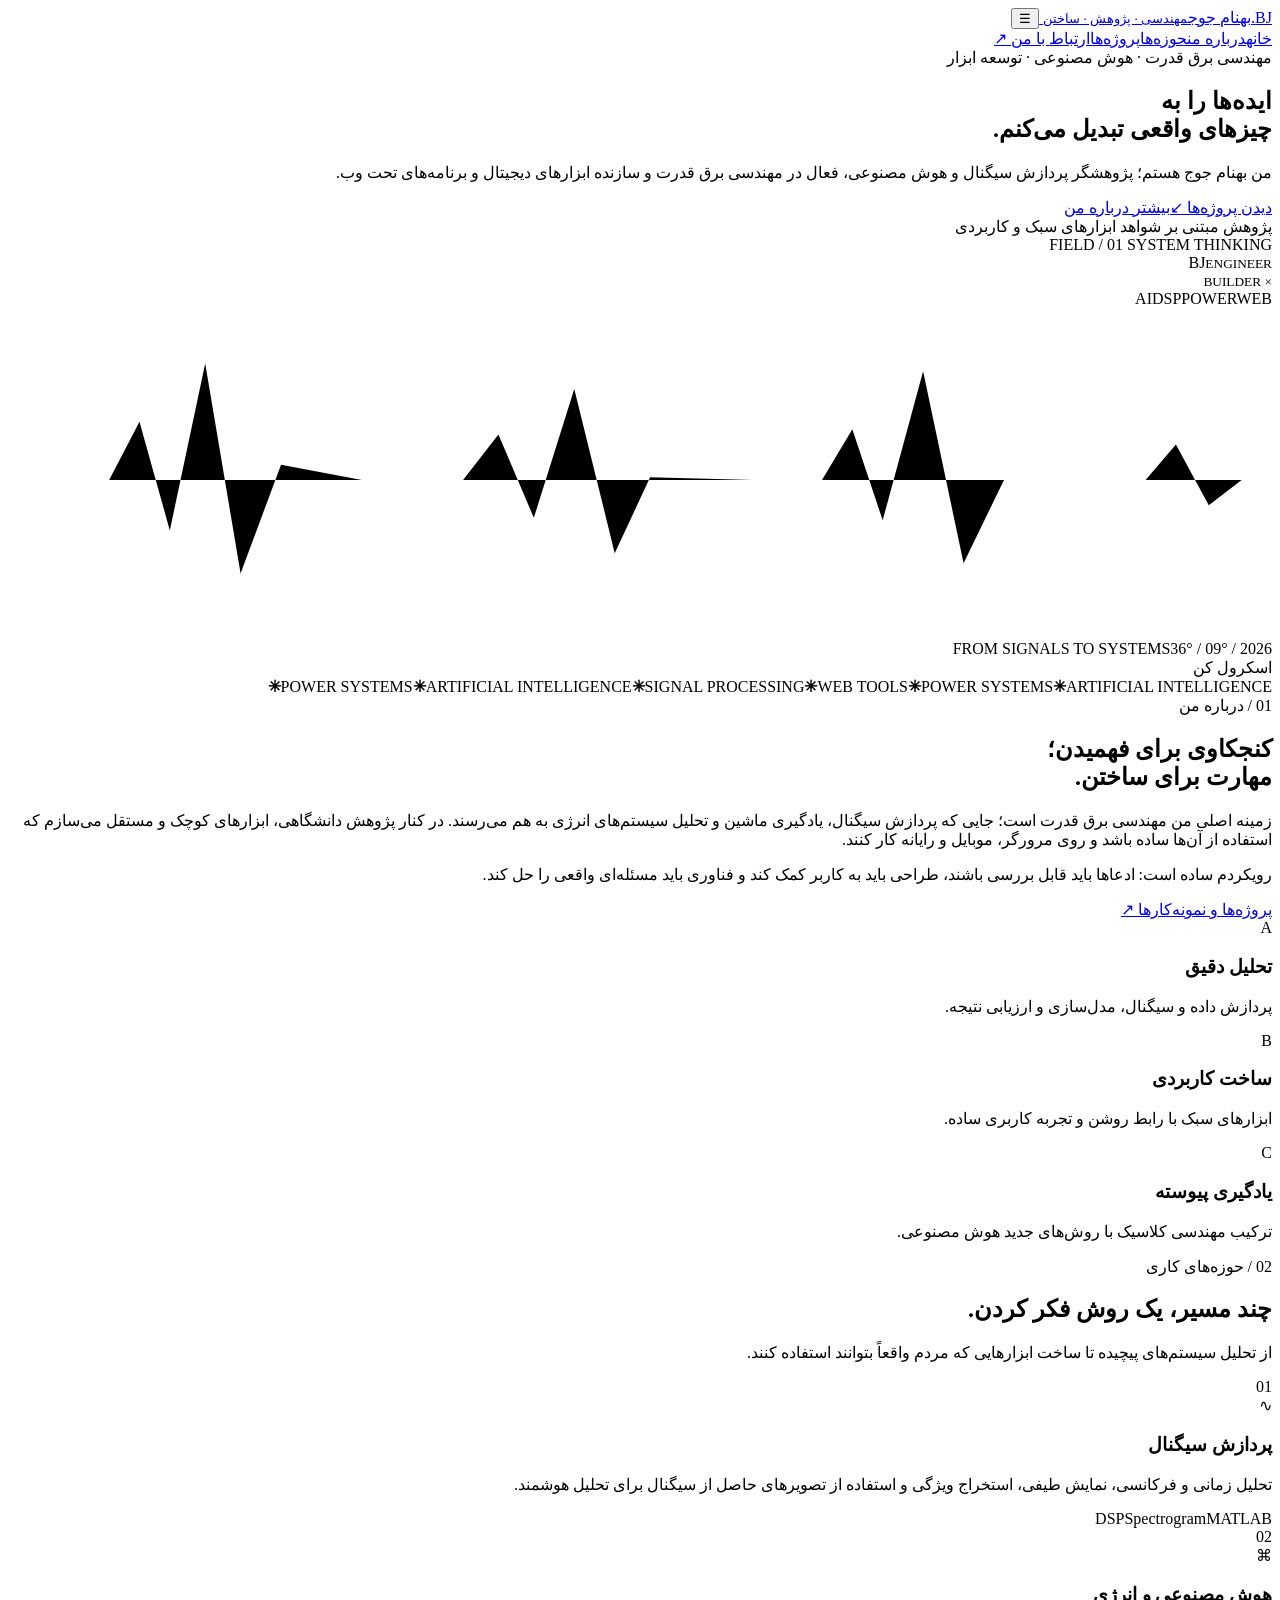
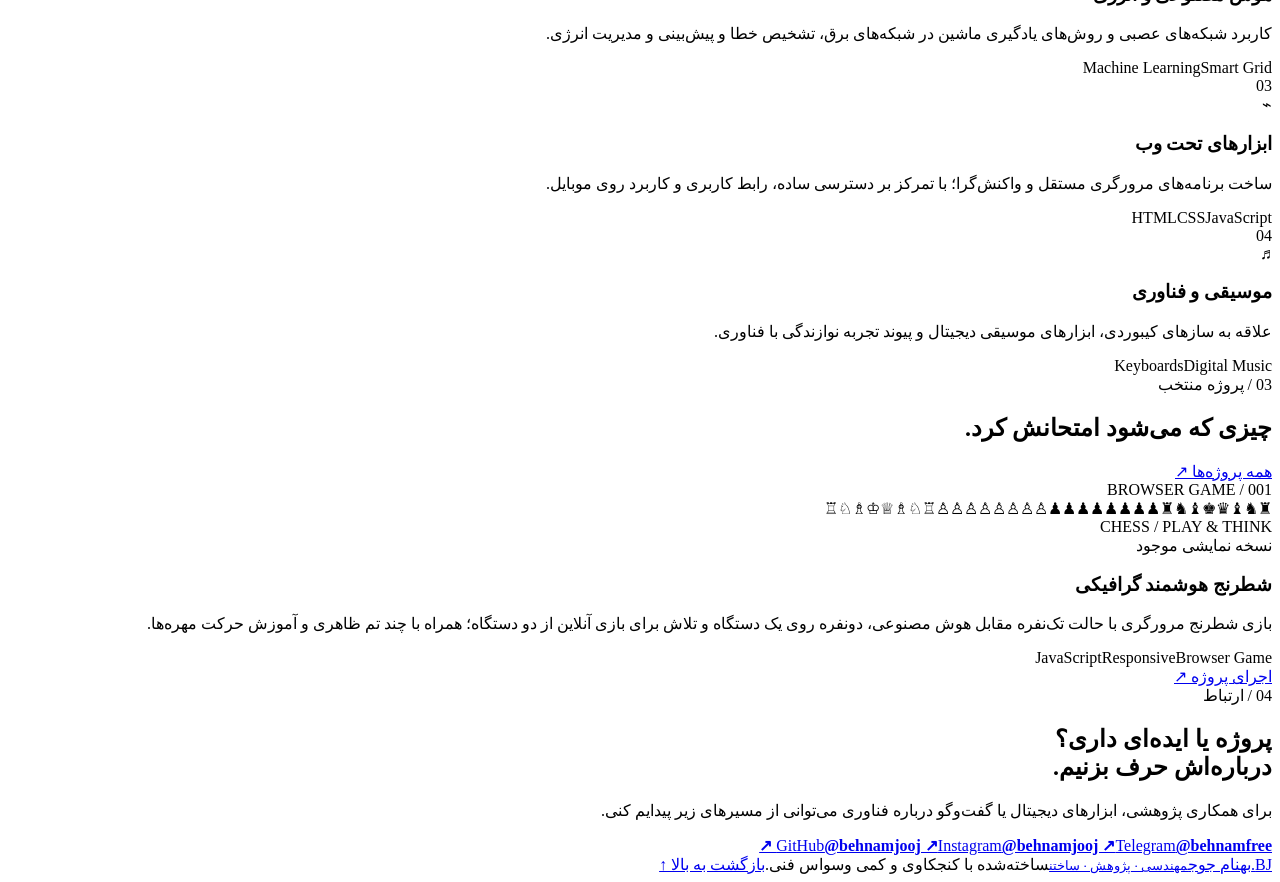
==== commit 821f3eae: "Add files via upload" ====
--- a/index.html
+++ b/index.html
@@ -1,195 +1,79 @@
 <!doctype html>
 <html lang="fa" dir="rtl">
 <head>
-<meta charset="utf-8">
-<meta name="viewport" content="width=device-width, initial-scale=1">
-<meta name="theme-color" content="#0b1018">
-<title>بهنام جوج | مهندسی، هوش مصنوعی و ساختن</title>
-<meta name="description" content="وب‌سایت شخصی بهنام جوج؛ پژوهش در مهندسی برق و هوش مصنوعی، ابزارهای وب رایگان، آموزش و پروژه‌های خلاقانه.">
-<meta property="og:title" content="بهنام جوج | مهندسی، هوش مصنوعی و ساختن">
-<meta property="og:description" content="از ایده تا ابزار قابل استفاده؛ پژوهش، کدنویسی و پروژه‌های مستقل.">
-<meta property="og:type" content="website">
-<link rel="preconnect" href="https://fonts.googleapis.com">
-<link rel="preconnect" href="https://fonts.gstatic.com" crossorigin>
-<link href="https://fonts.googleapis.com/css2?family=Vazirmatn:wght@400;500;600;700;800;900&display=swap" rel="stylesheet">
-<link rel="stylesheet" href="style.css">
+  <meta charset="utf-8">
+  <meta name="viewport" content="width=device-width, initial-scale=1">
+  <meta name="theme-color" content="#080b12">
+  <meta name="description" content="وب‌سایت شخصی بهنام جوج؛ پروژه‌های نرم‌افزاری، ابزارهای تحت وب، هوش مصنوعی، پردازش سیگنال و مهندسی برق قدرت.">
+  <meta property="og:title" content="بهنام جوج | مهندسی، هوش مصنوعی و ساختن">
+  <meta property="og:description" content="پروژه‌ها و تجربه‌های بهنام جوج در مهندسی برق، هوش مصنوعی و ابزارهای تحت وب.">
+  <title>بهنام جوج | مهندسی، هوش مصنوعی و ساختن</title>
+  <link rel="icon" href="assets/favicon.svg" type="image/svg+xml">
+  <link rel="stylesheet" href="assets/css/style.css">
+  <script src="assets/js/main.js" defer></script>
 </head>
 <body>
-<a class="skip" href="#main">رفتن به محتوای اصلی</a>
-<header class="topbar">
-  <div class="shell nav-wrap">
-    <a class="brand" href="./" aria-label="صفحه اصلی بهنام جوج">
-      <span class="brand-mark" aria-hidden="true"><i></i><i></i><i></i></span>
-      <span>BEHNAM<span class="brand-dot">.</span></span>
+  <div class="ambient ambient-a" aria-hidden="true"></div><div class="ambient ambient-b" aria-hidden="true"></div>
+  <header class="site-header">
+    <a class="brand" href="index.html" aria-label="صفحه اصلی بهنام جوج">
+      <span class="brand-mark">BJ<span>.</span></span><span class="brand-name">بهنام جوج<small>مهندسی · پژوهش · ساختن</small></span>
     </a>
-    <nav aria-label="ناوبری اصلی">
-      <a href="#about">درباره من</a>
-      <a href="#work">حوزه‌ها</a>
-      <a href="projects.html">پروژه‌ها</a>
-      <a href="https://github.com/behnamjooj" target="_blank" rel="noopener">گیت‌هاب ↗</a>
+    <button class="menu-toggle" aria-label="باز کردن منو" aria-expanded="false">☰</button>
+    <nav class="main-nav" aria-label="منوی اصلی">
+      <a class="active" href="#home">خانه</a><a href="#about">درباره من</a><a href="#expertise">حوزه‌ها</a><a href="projects.html">پروژه‌ها</a><a href="#contact" class="nav-cta">ارتباط با من ↗</a>
     </nav>
-    <a class="nav-cta" href="projects.html">ورود به آزمایشگاه <span>↙</span></a>
-  </div>
-</header>
+  </header>
 
-<main id="main">
-  <section class="hero shell">
-    <div class="hero-copy">
-      <div class="eyebrow"><span class="live-dot"></span> مهندسی · کد · خلاقیت</div>
-      <h1>ایده‌ها وقتی<br>ارزش دارند که<br><span class="gradient-text">کار کنند.</span></h1>
-      <p class="hero-lead">من بهنام جوج‌ام؛ پژوهشگر مهندسی برق قدرت و سازنده ابزارهای دیجیتال. اینجا محل تلاقی تحلیل مهندسی، هوش مصنوعی، کدنویسی و کنجکاوی بی‌وقفه است.</p>
-      <div class="hero-actions">
-        <a class="button button-primary" href="projects.html">دیدن پروژه‌های من <span>↙</span></a>
-        <a class="button button-quiet" href="#about">بیشتر درباره من <span>↓</span></a>
+  <main>
+    <section class="hero section-wrap" id="home">
+      <div class="hero-copy">
+        <div class="eyebrow"><span class="live-dot"></span> مهندسی برق قدرت · هوش مصنوعی · توسعه ابزار</div>
+        <h1>ایده‌ها را به<br><span class="gradient-text">چیزهای واقعی</span> تبدیل می‌کنم.</h1>
+        <p class="hero-lead">من بهنام جوج هستم؛ پژوهشگر پردازش سیگنال و هوش مصنوعی، فعال در مهندسی برق قدرت و سازنده ابزارهای دیجیتال و برنامه‌های تحت وب.</p>
+        <div class="hero-actions"><a class="button button-primary" href="projects.html">دیدن پروژه‌ها <span>↙</span></a><a class="button button-quiet" href="#about">بیشتر درباره من</a></div>
+        <div class="hero-meta"><span><i class="meta-line"></i> پژوهش مبتنی بر شواهد</span><span><i class="meta-line"></i> ابزارهای سبک و کاربردی</span></div>
       </div>
-      <div class="hero-meta">
-        <span><b class="meta-line"></b> پروژه‌های مستقل و کاربردی</span>
-        <span><b class="meta-line meta-line-cyan"></b> رایگان و تا حد ممکن آفلاین</span>
+      <div class="hero-visual" aria-label="تصویرسازی انتزاعی از سیگنال و شبکه">
+        <div class="visual-top"><span>FIELD / 01</span><span class="status-chip"><b></b> SYSTEM THINKING</span></div>
+        <div class="visual-core">
+          <div class="orbit orbit-one"></div><div class="orbit orbit-two"></div><div class="orbit orbit-three"></div>
+          <div class="core-node"><span>BJ</span><small>ENGINEER<br>× BUILDER</small></div>
+          <span class="node node-a">AI</span><span class="node node-b">DSP</span><span class="node node-c">POWER</span><span class="node node-d">WEB</span>
+          <svg class="signal-svg" viewBox="0 0 500 130" role="img" aria-label="موج سیگنال تزئینی"><path d="M0 68 L40 68 L52 45 L64 88 L78 22 L92 105 L108 62 L140 68 L180 68 L194 50 L208 83 L224 32 L240 97 L254 67 L295 68 L322 68 L334 48 L346 84 L362 25 L378 101 L394 68 L430 68 L450 68 L462 54 L475 78 L488 68 L500 68"/></svg>
+        </div>
+        <div class="visual-bottom"><span>FROM SIGNALS TO SYSTEMS</span><span>36° / 09° / 2026</span></div>
       </div>
-    </div>
+      <div class="hero-scroll"><span></span> اسکرول کن</div>
+    </section>
 
-    <div class="hero-visual" aria-label="تصویرسازی تعاملی از موج‌های سه‌فاز">
-      <div class="visual-top"><span>LIVE / POWER SYSTEMS</span><span class="visual-status"><i></i> شبیه‌سازی زنده</span></div>
-      <div class="visual-number">3<span>Φ</span></div>
-      <div class="visual-caption">THREE-PHASE SIGNAL LAB</div>
-      <canvas id="scope" role="img" aria-label="سه موج سینوسی با اختلاف فاز ۱۲۰ درجه؛ حرکت نشانگر، دامنه و فرکانس را تغییر می‌دهد."></canvas>
-      <div class="signal-legend">
-        <span><i class="legend-a"></i> فاز A <small>0°</small></span>
-        <span><i class="legend-b"></i> فاز B <small>−120°</small></span>
-        <span><i class="legend-c"></i> فاز C <small>+120°</small></span>
+    <section class="ticker" aria-label="حوزه‌های کاری"><div class="ticker-track"><span>POWER SYSTEMS</span><b>✳</b><span>ARTIFICIAL INTELLIGENCE</span><b>✳</b><span>SIGNAL PROCESSING</span><b>✳</b><span>WEB TOOLS</span><b>✳</b><span>POWER SYSTEMS</span><b>✳</b><span>ARTIFICIAL INTELLIGENCE</span><b>✳</b></div></section>
+
+    <section class="section-wrap about-section" id="about">
+      <div class="section-kicker">01 / درباره من</div>
+      <div class="about-grid"><h2>کنجکاوی برای فهمیدن؛<br><span class="muted">مهارت برای ساختن.</span></h2><div class="about-copy"><p>زمینه اصلی من مهندسی برق قدرت است؛ جایی که پردازش سیگنال، یادگیری ماشین و تحلیل سیستم‌های انرژی به هم می‌رسند. در کنار پژوهش دانشگاهی، ابزارهای کوچک و مستقل می‌سازم که استفاده از آن‌ها ساده باشد و روی مرورگر، موبایل و رایانه کار کنند.</p><p>رویکردم ساده است: ادعاها باید قابل بررسی باشند، طراحی باید به کاربر کمک کند و فناوری باید مسئله‌ای واقعی را حل کند.</p><a class="text-link" href="projects.html">پروژه‌ها و نمونه‌کارها <span>↗</span></a></div></div>
+      <div class="principles"><article><span class="principle-number">A</span><h3>تحلیل دقیق</h3><p>پردازش داده و سیگنال، مدل‌سازی و ارزیابی نتیجه.</p></article><article><span class="principle-number">B</span><h3>ساخت کاربردی</h3><p>ابزارهای سبک با رابط روشن و تجربه کاربری ساده.</p></article><article><span class="principle-number">C</span><h3>یادگیری پیوسته</h3><p>ترکیب مهندسی کلاسیک با روش‌های جدید هوش مصنوعی.</p></article></div>
+    </section>
+
+    <section class="expertise-section" id="expertise"><div class="section-wrap">
+      <div class="section-kicker">02 / حوزه‌های کاری</div><div class="section-heading"><h2>چند مسیر، یک روش فکر کردن.</h2><p>از تحلیل سیستم‌های پیچیده تا ساخت ابزارهایی که مردم واقعاً بتوانند استفاده کنند.</p></div>
+      <div class="expertise-grid">
+        <article class="expertise-card"><span class="card-index">01</span><div class="line-icon">∿</div><h3>پردازش سیگنال</h3><p>تحلیل زمانی و فرکانسی، نمایش طیفی، استخراج ویژگی و استفاده از تصویرهای حاصل از سیگنال برای تحلیل هوشمند.</p><div class="tag-row"><span>DSP</span><span>Spectrogram</span><span>MATLAB</span></div></article>
+        <article class="expertise-card"><span class="card-index">02</span><div class="line-icon">⌘</div><h3>هوش مصنوعی و انرژی</h3><p>کاربرد شبکه‌های عصبی و روش‌های یادگیری ماشین در شبکه‌های برق، تشخیص خطا و پیش‌بینی و مدیریت انرژی.</p><div class="tag-row"><span>Machine Learning</span><span>Smart Grid</span></div></article>
+        <article class="expertise-card"><span class="card-index">03</span><div class="line-icon">⌁</div><h3>ابزارهای تحت وب</h3><p>ساخت برنامه‌های مرورگری مستقل و واکنش‌گرا؛ با تمرکز بر دسترسی ساده، رابط کاربری و کاربرد روی موبایل.</p><div class="tag-row"><span>HTML</span><span>CSS</span><span>JavaScript</span></div></article>
+        <article class="expertise-card"><span class="card-index">04</span><div class="line-icon">♬</div><h3>موسیقی و فناوری</h3><p>علاقه به سازهای کیبوردی، ابزارهای موسیقی دیجیتال و پیوند تجربه نوازندگی با فناوری.</p><div class="tag-row"><span>Keyboards</span><span>Digital Music</span></div></article>
       </div>
-      <div class="visual-foot"><span>f <b id="freq">1.6</b> Hz</span><span>AMP <b id="amp">70</b>%</span><span class="foot-hint">حرکت بده و ببین</span></div>
-      <div class="visual-orbit orbit-one"></div><div class="visual-orbit orbit-two"></div>
-    </div>
-    <div class="hero-index" aria-hidden="true"><span>01</span><i></i><span>04</span></div>
-  </section>
+    </div></section>
 
-  <section class="ticker" aria-label="زمینه‌های کاری">
-    <div class="ticker-track">
-      <span>POWER ENGINEERING</span><b>✳</b><span>ARTIFICIAL INTELLIGENCE</span><b>✳</b><span>WEB TOOLS</span><b>✳</b><span>INDEPENDENT PROJECTS</span><b>✳</b><span>POWER ENGINEERING</span><b>✳</b><span>ARTIFICIAL INTELLIGENCE</span><b>✳</b><span>WEB TOOLS</span><b>✳</b><span>INDEPENDENT PROJECTS</span><b>✳</b>
-    </div>
-  </section>
+    <section class="section-wrap featured-section" id="featured">
+      <div class="section-kicker">03 / پروژه منتخب</div><div class="section-heading"><h2>چیزی که می‌شود امتحانش کرد.</h2><a class="text-link" href="projects.html">همه پروژه‌ها <span>↗</span></a></div>
+      <article class="featured-project">
+        <div class="chess-preview" aria-hidden="true"><div class="chess-label">BROWSER GAME / 001</div><div class="mini-chess"><span>♜</span><span>♞</span><span>♝</span><span>♛</span><span>♚</span><span>♝</span><span>♞</span><span>♜</span><span>♟</span><span>♟</span><span>♟</span><span>♟</span><span>♟</span><span>♟</span><span>♟</span><span>♟</span><span></span><span></span><span></span><span></span><span></span><span></span><span></span><span></span><span></span><span></span><span></span><span></span><span></span><span></span><span></span><span></span><span></span><span></span><span></span><span></span><span></span><span></span><span></span><span></span><span>♙</span><span>♙</span><span>♙</span><span>♙</span><span>♙</span><span>♙</span><span>♙</span><span>♙</span><span>♖</span><span>♘</span><span>♗</span><span>♕</span><span>♔</span><span>♗</span><span>♘</span><span>♖</span></div><div class="chess-caption">CHESS / PLAY & THINK</div></div>
+        <div class="featured-copy"><div class="project-status"><span></span> نسخه نمایشی موجود</div><h3>شطرنج هوشمند گرافیکی</h3><p>بازی شطرنج مرورگری با حالت تک‌نفره مقابل هوش مصنوعی، دونفره روی یک دستگاه و تلاش برای بازی آنلاین از دو دستگاه؛ همراه با چند تم ظاهری و آموزش حرکت مهره‌ها.</p><div class="tag-row"><span>JavaScript</span><span>Responsive</span><span>Browser Game</span></div><a class="button button-primary" href="projects/chess-online/">اجرای پروژه <span>↗</span></a></div>
+      </article>
+    </section>
 
-  <section class="section shell about-section" id="about">
-    <div class="section-kicker"><span>01 / معرفی</span><span class="kicker-line"></span><span>THE PERSON BEHIND THE PROJECTS</span></div>
-    <div class="about-grid">
-      <h2>ذهن مهندسی.<br><span class="muted-heading">نگاه سازنده.</span></h2>
-      <div class="about-text">
-        <p>برای من فناوری فقط اسم‌های بزرگ و نمودارهای قشنگ نیست. یک ایده وقتی جدی می‌شود که بتوان آن را آزمود، محدودیت‌هایش را فهمید و به چیزی قابل استفاده تبدیلش کرد.</p>
-        <p>در پژوهش، به سیستم‌های انرژی، پردازش سیگنال و روش‌های هوشمند علاقه دارم؛ بیرون از پژوهش هم ابزارهای کوچک و مستقلی می‌سازم که حل یک مسئله واقعی را ساده‌تر کنند.</p>
-        <a class="text-link" href="projects.html">برو سراغ چیزهایی که ساخته‌ام <span>↙</span></a>
-      </div>
-    </div>
-  </section>
-
-  <section class="section work-section" id="work">
-    <div class="shell">
-      <div class="section-kicker"><span>02 / حوزه‌های کار</span><span class="kicker-line"></span><span>WHERE CURIOSITY BECOMES WORK</span></div>
-      <div class="work-heading"><h2>چه چیزهایی<br>می‌سازم و بررسی می‌کنم؟</h2><p>سه مسیر متفاوت؛ یک معیار مشترک: دقت، کاربرد و صداقت فنی.</p></div>
-      <div class="work-grid">
-        <article class="work-card card-research">
-          <div class="card-top"><span class="card-number">01</span><span class="card-symbol">⌁</span></div>
-          <div class="mini-graphic waveform" aria-hidden="true"><span></span><span></span><span></span><span></span><span></span><span></span><span></span><span></span><span></span></div>
-          <h3>پژوهش و مهندسی</h3>
-          <p>مهندسی برق قدرت، تحلیل سیگنال، شبکه‌های هوشمند و بررسی کاربرد روش‌های هوش مصنوعی برای مسائل واقعی سیستم‌های انرژی.</p>
-          <div class="card-tags"><span>Power Systems</span><span>Signal Processing</span><span>AI</span></div>
-        </article>
-        <article class="work-card card-build">
-          <div class="card-top"><span class="card-number">02</span><span class="card-symbol">⌘</span></div>
-          <div class="mini-graphic code-graphic" aria-hidden="true"><span>&lt;/&gt;</span><i></i><i></i><i></i></div>
-          <h3>ابزارهای وب و نرم‌افزار</h3>
-          <p>ابزارها، ماشین‌حساب‌ها و بازی‌های سبک که مستقیم در مرورگر اجرا می‌شوند؛ بدون ثبت‌نام و تا جای ممکن بدون وابستگی به سرویس خارجی.</p>
-          <div class="card-tags"><span>HTML / CSS / JS</span><span>Offline-first</span></div>
-        </article>
-        <article class="work-card card-create">
-          <div class="card-top"><span class="card-number">03</span><span class="card-symbol">✳</span></div>
-          <div class="mini-graphic nodes-graphic" aria-hidden="true"><i></i><i></i><i></i><i></i><i></i><b></b></div>
-          <h3>آموزش و پروژه‌های خلاقانه</h3>
-          <p>تبدیل مفاهیم پیچیده به تجربه‌های تعاملی؛ از ابزارهای یادگیری تا ایده‌هایی که در مرز فناوری، طراحی و موسیقی قرار می‌گیرند.</p>
-          <div class="card-tags"><span>Learning</span><span>Creative Tech</span></div>
-        </article>
-      </div>
-    </div>
-  </section>
-
-  <section class="section projects-callout shell">
-    <div class="callout-orb" aria-hidden="true"><span>bj</span><i></i><i></i><i></i></div>
-    <div class="callout-copy"><div class="section-kicker"><span>03 / آزمایشگاه</span></div><h2>کمتر حرف؛<br><span class="gradient-text">بیشتر چیزِ قابل‌استفاده.</span></h2><p>پروژه‌ها را باز کن، امتحانشان کن و اگر به کارت آمدند استفاده‌شان کن. اینجا قرار نیست برای یک ابزار ساده حساب بسازی.</p></div>
-    <a class="button button-primary" href="projects.html">ورود به پروژه‌های رایگان <span>↙</span></a>
-  </section>
-
-  <section class="shell principles">
-    <div class="principle"><span>01</span><div><b>شفافیت</b><p>ادعا باید با نتیجه و شواهد پشتیبانی شود.</p></div></div>
-    <div class="principle"><span>02</span><div><b>کاربرد</b><p>ابزار خوب باید یک مسئله را واقعاً حل کند.</p></div></div>
-    <div class="principle"><span>03</span><div><b>دسترسی</b><p>تا جای ممکن ساده، رایگان و مستقل از پلتفرم.</p></div></div>
-  </section>
-</main>
-
-<footer class="footer">
-  <div class="shell footer-main">
-    <a class="brand footer-brand" href="./"><span class="brand-mark" aria-hidden="true"><i></i><i></i><i></i></span><span>BEHNAM<span class="brand-dot">.</span></span></a>
-    <p>ساخته‌شده با کنجکاوی، کمی وسواس مهندسی و کد.</p>
-    <a class="footer-link" href="https://github.com/behnamjooj" target="_blank" rel="noopener">github.com/behnamjooj ↗</a>
-  </div>
-  <div class="shell footer-bottom"><span>© <span id="year"></span> Behnam Jooj</span><span>از ایده تا اجرا.</span><a href="#main">بازگشت به بالا ↑</a></div>
-</footer>
-
-<script>
-(() => {
-  const canvas = document.getElementById('scope');
-  const ctx = canvas.getContext('2d');
-  const reduced = matchMedia('(prefers-reduced-motion: reduce)').matches;
-  const colors = ['#ff685f', '#67e8d4', '#8f9cff'];
-  let w = 0, h = 0, phase = 0, freq = 1.6, targetFreq = 1.6, amp = .70, targetAmp = .70, raf = 0;
-  function resize() {
-    const dpr = Math.min(window.devicePixelRatio || 1, 2);
-    w = canvas.clientWidth; h = canvas.clientHeight;
-    canvas.width = Math.max(1, Math.floor(w*dpr)); canvas.height = Math.max(1, Math.floor(h*dpr));
-    ctx.setTransform(dpr,0,0,dpr,0,0); draw();
-  }
-  function draw() {
-    if (!w || !h) return;
-    ctx.clearRect(0,0,w,h);
-    ctx.strokeStyle = 'rgba(157,177,203,.10)'; ctx.lineWidth = 1;
-    ctx.beginPath();
-    for(let x=0;x<w;x+=28){ctx.moveTo(x,0);ctx.lineTo(x,h)}
-    for(let y=0;y<h;y+=28){ctx.moveTo(0,y);ctx.lineTo(w,y)}
-    ctx.stroke();
-    ctx.strokeStyle = 'rgba(157,177,203,.22)'; ctx.setLineDash([3,5]); ctx.beginPath();ctx.moveTo(0,h/2);ctx.lineTo(w,h/2);ctx.stroke();ctx.setLineDash([]);
-    const shifts = [0, 2*Math.PI/3, 4*Math.PI/3];
-    shifts.forEach((shift,i)=>{
-      ctx.beginPath(); ctx.strokeStyle=colors[i]; ctx.lineWidth=2; ctx.lineJoin='round';
-      for(let x=0;x<=w;x+=2){
-        const y = h/2 - Math.sin((x/w)*Math.PI*2*freq*1.25 - phase - shift) * h*.34*amp;
-        if(x===0)ctx.moveTo(x,y);else ctx.lineTo(x,y);
-      }
-      ctx.stroke();
-    });
-    // subtle moving scan marker
-    const sx = ((phase*17) % Math.max(w,1));
-    const grad = ctx.createLinearGradient(sx-18,0,sx+18,0);
-    grad.addColorStop(0,'rgba(103,232,212,0)');grad.addColorStop(.5,'rgba(103,232,212,.25)');grad.addColorStop(1,'rgba(103,232,212,0)');
-    ctx.fillStyle=grad;ctx.fillRect(sx-18,0,36,h);
-  }
-  function loop(){
-    freq += (targetFreq-freq)*.07; amp += (targetAmp-amp)*.07; phase += .025*freq;
-    draw();
-    document.getElementById('freq').textContent=freq.toFixed(1);
-    document.getElementById('amp').textContent=Math.round(amp*100);
-    raf=requestAnimationFrame(loop);
-  }
-  function pointer(e){
-    const r=canvas.getBoundingClientRect(), x=Math.max(0,Math.min(1,(e.clientX-r.left)/r.width)), y=Math.max(0,Math.min(1,(e.clientY-r.top)/r.height));
-    targetFreq=.7+x*2.8; targetAmp=.25+(1-y)*.72;
-    if(reduced){freq=targetFreq;amp=targetAmp;draw();document.getElementById('freq').textContent=freq.toFixed(1);document.getElementById('amp').textContent=Math.round(amp*100);}
-  }
-  canvas.addEventListener('pointermove',pointer);
-  canvas.addEventListener('pointerdown',pointer);
-  window.addEventListener('resize',resize);
-  document.getElementById('year').textContent = new Date().getFullYear();
-  resize();
-  if(!reduced) loop();
-})();
-</script>
+    <section class="contact-section" id="contact"><div class="section-wrap contact-inner"><div><div class="section-kicker">04 / ارتباط</div><h2>پروژه یا ایده‌ای داری؟<br><span class="muted">درباره‌اش حرف بزنیم.</span></h2><p>برای همکاری پژوهشی، ابزارهای دیجیتال یا گفت‌وگو درباره فناوری می‌توانی از مسیرهای زیر پیدایم کنی.</p></div><div class="contact-links"><a href="https://github.com/behnamjooj" target="_blank" rel="noopener noreferrer"><span>GitHub</span><b>@behnamjooj ↗</b></a><a href="https://instagram.com/behnamjooj" target="_blank" rel="noopener noreferrer"><span>Instagram</span><b>@behnamjooj ↗</b></a><a href="https://t.me/behnamfree" target="_blank" rel="noopener noreferrer"><span>Telegram</span><b>@behnamfree ↗</b></a></div></div></section>
+  </main>
+  <footer class="site-footer"><a class="brand" href="#home"><span class="brand-mark">BJ<span>.</span></span><span class="brand-name">بهنام جوج<small>مهندسی · پژوهش · ساختن</small></span></a><span>ساخته‌شده با کنجکاوی و کمی وسواس فنی.</span><a href="#home">بازگشت به بالا ↑</a></footer>
 </body>
-</html>
+</html>
